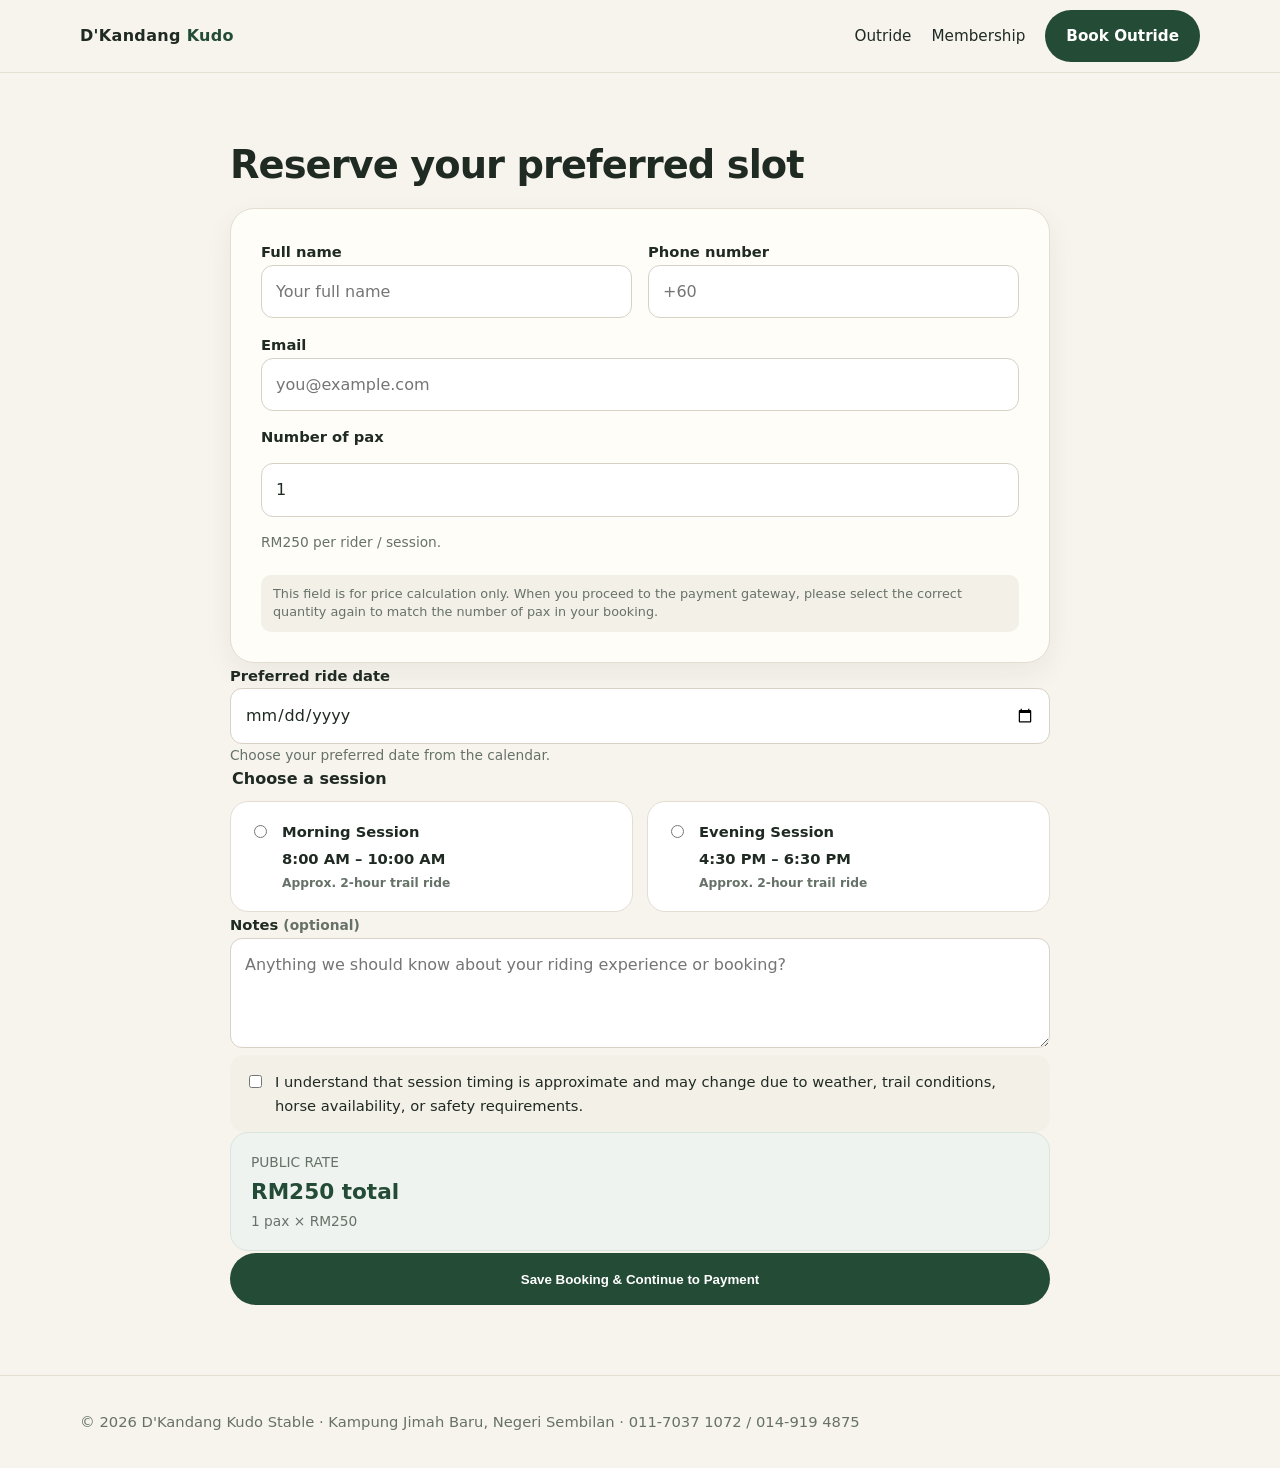
==== booking.html @ 860093e3 "new" ====
<!doctype html>
<html lang="en">

<head>
  <meta charset="utf-8">
  <meta name="viewport" content="width=device-width, initial-scale=1">
  <title>Book an Outride | D'Kandang Kudo Stable</title>
  <meta name="description"
    content="Book a public horse trail outride at D'Kandang Kudo Stable. Choose a date and either the morning or evening session. RM250 per session.">
  <link rel="stylesheet" href="styles.css">
</head>

<body>
  <nav class="nav">
    <div class="container nav-inner">
      <a class="brand" href="index.html">D'Kandang <span>Kudo</span></a>
      <div class="nav-links">
        <a href="index.html">Outride</a>
        <a href="membership.html">Membership</a>
        <a class="btn btn-primary" href="#booking">Book Outride</a>
      </div>
    </div>
  </nav>


  <main>
    <section class="section" id="booking">
      <div class="container booking-layout">
        <div>
          <h2>Reserve your preferred slot</h2>
          

          <form class="form booking-form" id="publicBookingForm" method="POST"
            action="https://script.google.com/macros/s/AKfycbzDm56EjwkL8YZOpj6QiUJW3RRKGD9P7KAPIwXt4L7vbrRtP_bkitQiiew4XDn3WBAL/exec">

            <!-- Anti-spam honeypot / "flowerpot": real riders never see or fill this. -->
            <div class="flowerpot-wrap" aria-hidden="true">
              <label for="companyWebsite">Company website</label>
              <input id="companyWebsite" name="flowerpot" type="text" tabindex="-1" autocomplete="off">
            </div>
            <input type="hidden" name="source" value="public-outride-booking">
            <input type="hidden" id="calculatedTotal" name="calculated_total" value="250">
            <div class="form-grid">
              <div>
                <label for="bookingName">Full name</label>
                <input id="bookingName" name="name" required autocomplete="name" placeholder="Your full name">
              </div>

              <div>
                <label for="bookingPhone">Phone number</label>
                <input id="bookingPhone" name="phone" required autocomplete="tel" placeholder="+60">
              </div>
            </div>

            <div>
              <label for="bookingEmail">Email</label>
              <input id="bookingEmail" type="email" name="email" required autocomplete="email"
                placeholder="you@example.com">
            </div>

  <label for="pax">Number of pax</label>
  <input id="pax" type="number" name="pax" min="1" step="1" value="1" required inputmode="numeric">

  <div class="small">RM250 per rider / session.</div>

  <div class="pax-disclaimer">
    This field is for price calculation only. When you proceed to the payment gateway, please select the correct quantity again to match the number of pax in your booking.
  </div>
</div>

            <div>
              <label for="rideDate">Preferred ride date</label>
              <input id="rideDate" type="date" name="date" required>
              <div class="small">Choose your preferred date from the calendar.</div>
            </div>

            <fieldset class="session-fieldset">
              <legend>Choose a session</legend>
              <div class="session-options">
                <label class="session-option">
                  <input type="radio" name="session" value="Morning — 8:00 AM to 10:00 AM" required>
                  <span class="session-copy">
                    <strong>Morning Session</strong>
                    <span>8:00 AM – 10:00 AM</span>
                    <small>Approx. 2-hour trail ride</small>
                  </span>
                </label>

                <label class="session-option">
                  <input type="radio" name="session" value="Evening — 4:30 PM to 6:30 PM" required>
                  <span class="session-copy">
                    <strong>Evening Session</strong>
                    <span>4:30 PM – 6:30 PM</span>
                    <small>Approx. 2-hour trail ride</small>
                  </span>
                </label>
              </div>
            </fieldset>

            <div>
              <label for="bookingNotes">Notes <span class="small">(optional)</span></label>
              <textarea id="bookingNotes" name="notes"
                placeholder="Anything we should know about your riding experience or booking?"></textarea>
            </div>

            <label class="check-row">
              <input type="checkbox" id="timingAck" name="timing_ack" value="yes" required>
              <span>I understand that session timing is approximate and may change due to weather, trail conditions,
                horse availability, or safety requirements.</span>
            </label>

            <div class="booking-summary" id="bookingSummary" aria-live="polite">
              <div>
                <span class="small">PUBLIC RATE</span>
                <strong id="bookingTotal">RM250 total</strong>
                <span class="small" id="paxPriceText">1 pax × RM250</span>
              </div>
            </div>

            <button class="btn btn-primary booking-submit" type="submit">Save Booking & Continue to Payment</button>

          </form>
        </div>
      </div>
    </section>
  </main>

  <footer>
    <div class="container">
      © <span id="year"></span> D'Kandang Kudo Stable · Kampung Jimah Baru, Negeri Sembilan
      ·
      <a href="tel:+601170371072">011-7037 1072</a> /
      <a href="tel:+601170371072">014-919 4875</a>

    </div>
  </footer>

  <script src="script.js"></script>
</body>

</html>
---- styles.css ----
:root{
  --bg:#f7f4ee;
  --paper:#fffdf8;
  --ink:#1f2a22;
  --muted:#667268;
  --forest:#244b36;
  --forest-2:#173728;
  --sand:#d9c6a3;
  --line:#e4ded2;
  --white:#ffffff;
  --shadow:0 16px 40px rgba(31,42,34,.10);
}
*{box-sizing:border-box}
html{scroll-behavior:smooth}
body{
  margin:0;
  font-family:Inter,ui-sans-serif,system-ui,-apple-system,BlinkMacSystemFont,"Segoe UI",sans-serif;
  color:var(--ink);
  background:var(--bg);
  line-height:1.6;
}
a{color:inherit;text-decoration:none}
img{max-width:100%;display:block}
.container{width:min(1120px,92%);margin:0 auto}
.nav{
  position:sticky;top:0;z-index:20;
  background:rgba(247,244,238,.92);
  backdrop-filter:blur(12px);
  border-bottom:1px solid rgba(228,222,210,.9);
}
.nav-inner{
  min-height:72px;display:flex;align-items:center;justify-content:space-between;gap:24px;
}
.brand{font-weight:800;letter-spacing:.02em}
.brand span{color:var(--forest)}
.nav-links{display:flex;gap:20px;align-items:center;font-size:.95rem}
.nav-links a:hover{color:var(--forest)}
.btn{
  display:inline-flex;align-items:center;justify-content:center;gap:8px;
  border-radius:999px;padding:13px 20px;font-weight:700;
  border:1px solid transparent;transition:.2s ease;cursor:pointer;
}
.btn-primary{background:var(--forest);color:var(--white)}
.btn-primary:hover{background:var(--forest-2);transform:translateY(-1px)}
.btn-outline{border-color:var(--forest);color:var(--forest);background:transparent}
.btn-outline:hover{background:#eef3ef}
.hero{
  position:relative;
  padding:110px 0 90px;
  background:
    linear-gradient(
      rgba(23,55,40,.55),
      rgba(23,55,40,.68)
    ),
    url("img/outride-hero.jpg") center center / cover no-repeat;
  color:#fff;
}

.hero h1{
  color:#fff;
}

.hero .lead{
  color:rgba(255,255,255,.9);
  max-width:680px;
}

.hero .btn-outline{
  border-color:#fff;
  color:#fff;
}

.hero .btn-outline:hover{
  background:rgba(255,255,255,.12);
}
.hero-grid{display:grid;grid-template-columns:1.1fr .9fr;gap:48px;align-items:center}
.eyebrow{
  display:inline-block;padding:7px 11px;border-radius:999px;
  background:#e8efe9;color:var(--forest);font-weight:800;font-size:.8rem;
  letter-spacing:.08em;text-transform:uppercase;
}
h1{font-size:clamp(2.4rem,5vw,4.7rem);line-height:1.02;margin:18px 0 20px;letter-spacing:-.04em}
h2{font-size:clamp(1.8rem,3vw,2.8rem);line-height:1.12;margin:0 0 16px;letter-spacing:-.025em}
h3{margin:0 0 8px}
.lead{font-size:1.12rem;color:var(--muted);max-width:720px}
.hero-actions{display:flex;flex-wrap:wrap;gap:12px;margin-top:28px}
.hero-card{
  min-height:430px;border-radius:28px;padding:28px;color:#f9fbf9;box-shadow:var(--shadow);
  background:
   linear-gradient(rgba(23,55,40,.25),rgba(23,55,40,.80)),
   url("https://images.unsplash.com/photo-1553284965-83fd3e82fa5a?auto=format&fit=crop&w=1200&q=80") center/cover;
  display:flex;align-items:flex-end;
}
.hero-card .overlay{width:100%}
.hero-card .price{font-size:2.1rem;font-weight:800}
.hero-card .meta{display:flex;flex-wrap:wrap;gap:10px;margin-top:12px}
.pill{padding:8px 11px;border-radius:999px;background:rgba(255,255,255,.14);border:1px solid rgba(255,255,255,.22);font-size:.9rem}
.section{padding:76px 0}
.section.alt{background:var(--paper)}
.grid-3{display:grid;grid-template-columns:repeat(3,1fr);gap:20px;margin-top:30px}
.card{
  background:var(--paper);border:1px solid var(--line);border-radius:22px;padding:24px;
  box-shadow:0 8px 24px rgba(31,42,34,.05);
}
.card p{margin:0;color:var(--muted)}
.stat{font-size:1.8rem;font-weight:800;color:var(--forest)}
.two-col{display:grid;grid-template-columns:1fr 1fr;gap:28px;align-items:start}
.list{padding:0;margin:18px 0 0;list-style:none}
.list li{padding:10px 0;border-bottom:1px solid var(--line)}
.list li:last-child{border-bottom:0}
.location{
  background:var(--forest);color:#f5f8f5;border-radius:24px;padding:28px
}
.location p{color:#dfe8e2}
.note{font-size:.92rem;color:var(--muted)}
.banner{
  border-radius:26px;padding:36px;background:var(--forest);color:white;
  display:flex;justify-content:space-between;gap:24px;align-items:center;
}
.banner p{margin:6px 0 0;color:#dfe8e2}
.membership-hero{
  padding:78px 0 50px;
  background:linear-gradient(135deg,#173728,#2d5a41);
  color:#fff;
}
.membership-hero .lead{color:#dfe8e2}
.pricing{
  display:grid;grid-template-columns:.8fr 1.2fr;gap:24px;align-items:stretch;margin-top:32px
}
.price-card{
  background:#fff;color:var(--ink);border-radius:26px;padding:30px;box-shadow:var(--shadow)
}
.price-large{font-size:3rem;font-weight:900;letter-spacing:-.04em;color:var(--forest)}
.tiers{display:grid;grid-template-columns:repeat(3,1fr);gap:14px;margin-top:18px}
.tier{border:1px solid var(--line);border-radius:18px;padding:18px;background:#fff}
.tier strong{font-size:1.4rem;color:var(--forest)}
.benefits{display:grid;grid-template-columns:repeat(2,1fr);gap:16px;margin-top:28px}
footer{padding:34px 0;border-top:1px solid var(--line);color:var(--muted);font-size:.92rem}
.mobile-toggle{display:none}
.form{
  display:grid;gap:14px;margin-top:22px
}
label{font-weight:700;font-size:.92rem}
input,select,textarea{
  width:100%;padding:13px 14px;border-radius:12px;border:1px solid #d7d1c6;
  background:#fff;font:inherit;color:var(--ink)
}
textarea{min-height:110px;resize:vertical}
.small{font-size:.86rem;color:var(--muted)}
@media (max-width: 820px){
  /* Keep desktop-style layouts on mobile; shrink them instead of stacking. */
  .container{width:min(96%,1120px)}
  .hero-grid{grid-template-columns:1.1fr .9fr;gap:16px}
  .two-col{grid-template-columns:1fr 1fr;gap:14px}
  .pricing{grid-template-columns:.8fr 1.2fr;gap:12px}
  .grid-3{grid-template-columns:repeat(3,minmax(0,1fr));gap:10px}
  .tiers{grid-template-columns:repeat(3,minmax(0,1fr));gap:8px}
  .benefits{grid-template-columns:repeat(2,minmax(0,1fr));gap:10px}

  .hero{padding:42px 0 34px}
  .hero-card{min-height:230px;padding:16px;border-radius:18px}
  .hero-card .price{font-size:1.35rem}
  .hero-card .meta{gap:5px}
  .pill{padding:5px 7px;font-size:.68rem}

  h1{font-size:clamp(1.75rem,8vw,2.6rem)}
  h2{font-size:clamp(1.35rem,5vw,2rem)}
  h3{font-size:.95rem}
  .lead{font-size:.86rem}
  .eyebrow{font-size:.62rem;padding:5px 8px}
  .section{padding:42px 0}
  .card,.location,.price-card{padding:14px;border-radius:16px}
  .card p,.location p,.price-card p,.list,.note{font-size:.76rem}
  .stat{font-size:1.3rem}
  .banner{align-items:center;flex-direction:row;padding:18px;gap:12px}
  .banner p{font-size:.75rem}
  .btn{padding:9px 12px;font-size:.74rem}
  .nav-inner{min-height:58px;gap:10px}
  .nav-links{gap:8px;font-size:.72rem}
  .brand{font-size:.86rem}

  /* Allow grid children to shrink instead of forcing overflow. */
  .hero-grid > *,
  .two-col > *,
  .pricing > *,
  .grid-3 > *,
  .tiers > *,
  .benefits > *{min-width:0}
}

@media (max-width: 560px){
  .container{width:96%}
  .nav-links a:not(.btn){display:none}
  .hero-grid{gap:10px}
  .two-col{gap:9px}
  .pricing{gap:8px}
  .grid-3{gap:6px}
  .benefits{gap:7px}
  .section{padding:34px 0}
  .card,.location,.price-card{padding:10px}
  .banner{padding:12px}
  .hero-card{min-height:190px;padding:12px}
  .hero-actions{gap:6px;margin-top:16px}
  .btn{padding:8px 10px;font-size:.68rem}
  .list li{padding:6px 0}
}

/* Public booking page */
.booking-hero{
  padding:72px 0 44px;
  background:
    radial-gradient(circle at 86% 12%, rgba(217,198,163,.4), transparent 28%),
    linear-gradient(180deg,#f9f6f0 0%,#f7f4ee 100%);
}

#booking{
  padding:70px 0;
}

.booking-layout{
  display:block;
  width:100%;
  max-width:820px;
  margin:0 auto;
}

.booking-layout > div{
  width:100%;
}

.booking-layout h2{
  margin-bottom:12px;
}

.booking-layout .lead{
  max-width:760px;
  margin-bottom:28px;
}

.booking-form{
  width:100%;
  background:var(--paper);
  border:1px solid var(--line);
  border-radius:24px;
  padding:30px;
  box-shadow:0 10px 30px rgba(31,42,34,.06);
}

.form-grid{
  display:grid;
  grid-template-columns:1fr 1fr;
  gap:16px;
}

.session-fieldset{
  margin:0;
  padding:0;
  border:0;
}

.session-fieldset legend{
  font-weight:800;
  margin-bottom:10px;
}

.session-options{
  display:grid;
  grid-template-columns:1fr 1fr;
  gap:14px;
}

.session-option{
  display:flex;
  gap:12px;
  align-items:flex-start;
  padding:18px;
  border:1px solid var(--line);
  border-radius:18px;
  background:#fff;
  cursor:pointer;
  transition:.2s ease;
}

.session-option:hover{
  border-color:#9fb4a5;
  transform:translateY(-1px);
}

.session-option:has(input:checked){
  border-color:var(--forest);
  box-shadow:0 0 0 2px rgba(36,75,54,.08);
  background:#f3f7f4;
}

.session-option input{
  width:auto;
  margin-top:5px;
  accent-color:var(--forest);
}

.session-copy{
  display:grid;
  gap:3px;
}

.session-copy span{
  font-weight:700;
}

.session-copy small{
  color:var(--muted);
}

.check-row{
  display:flex !important;
  gap:10px;
  align-items:flex-start;
  font-weight:500 !important;
  padding:15px;
  margin:0 !important;
  border-radius:14px;
  background:#f3f0e8;
}

.check-row input{
  width:auto;
  flex:0 0 auto;
  margin-top:5px;
  accent-color:var(--forest);
}

.booking-summary{
  display:flex;
  justify-content:space-between;
  gap:20px;
  align-items:center;
  padding:18px 20px;
  border-radius:18px;
  background:#eef3ef;
  border:1px solid #d9e4dc;
}

.booking-summary strong{
  display:block;
  margin-top:2px;
  color:var(--forest);
  font-size:1.35rem;
}

.booking-summary .small{
  display:block;
}

.booking-submit{
  width:100%;
  min-height:52px;
  margin-top:2px;
}

@media (max-width:820px){
  #booking{
    padding:45px 0;
  }

  .booking-layout{
    max-width:720px;
  }

  .booking-form{
    padding:22px;
  }

  .form-grid,
  .session-options{
    grid-template-columns:1fr 1fr;
    gap:10px;
  }

  .session-option{
    padding:12px;
    border-radius:14px;
  }

  .check-row{
    padding:11px;
  }

  .booking-summary{
    padding:14px;
  }
}

@media (max-width:560px){
  #booking{
    padding:32px 0;
  }

  .booking-layout{
    width:100%;
  }

  .booking-form{
    padding:16px;
    border-radius:18px;
  }

  .form{
    gap:14px;
  }

  .form-grid{
    grid-template-columns:1fr 1fr;
    gap:9px;
  }

  .session-options{
    grid-template-columns:1fr 1fr;
    gap:9px;
  }

  .session-option{
    padding:10px;
    gap:7px;
    border-radius:13px;
  }

  .session-copy{
    font-size:.76rem;
  }

  .session-copy small{
    font-size:.68rem;
  }

  .form input,
  .form select,
  .form textarea{
    padding:10px;
    font-size:.82rem;
  }

  .form label{
    font-size:.8rem;
  }

  .check-row{
    padding:11px;
    font-size:.76rem;
  }

  .booking-summary{
    padding:13px;
  }

  .booking-summary strong{
    font-size:1.1rem;
  }

  .booking-submit{
    min-height:46px;
  }
}

/* Invisible anti-spam honeypot ("flowerpot"). */
.flowerpot-wrap{
  position:absolute !important;
  left:-10000px !important;
  top:auto !important;
  width:1px !important;
  height:1px !important;
  overflow:hidden !important;
  opacity:0 !important;
  pointer-events:none !important;
}

/* Embedded stable map */
.map-card{
  padding:28px;
}
.stable-map{
  margin-top:22px;
  border-radius:18px;
  overflow:hidden;
  background:#e8ece8;
  min-height:330px;
  box-shadow:0 10px 28px rgba(0,0,0,.14);
}
.stable-map iframe{
  display:block;
  width:100%;
  height:360px;
  border:0;
}
.map-actions{
  display:flex;
  justify-content:space-between;
  align-items:flex-end;
  gap:18px;
  margin-top:18px;
}
.map-address{
  color:#dfe8e2;
  font-size:.92rem;
  line-height:1.55;
}
.map-address strong{
  color:#fff;
}
.map-button{
  flex:0 0 auto;
  background:#fff;
  color:var(--forest-2);
}
.map-button:hover{
  background:#f1f5f2;
}
@media (max-width:820px){
  .map-card{padding:14px}
  .stable-map{min-height:210px;margin-top:12px;border-radius:12px}
  .stable-map iframe{height:220px}
  .map-actions{
    align-items:flex-end;
    flex-direction:row;
    gap:8px;
    margin-top:10px;
  }
  .map-address{font-size:.7rem}
  .map-button{font-size:.68rem}
}

@media (max-width:560px){
  .map-card{padding:10px}
  .stable-map{min-height:170px}
  .stable-map iframe{height:180px}
  .map-address{font-size:.62rem}
}

/* =========================================
   MEMBERSHIP PAGE
   ========================================= */

.membership-hero{
  padding:78px 0 60px;
  background:
    radial-gradient(
      circle at 85% 15%,
      rgba(217,198,163,.18),
      transparent 30%
    ),
    linear-gradient(135deg,#173728,#2d5a41);
  color:#fff;
}

.membership-hero h1{
  max-width:760px;
  margin-bottom:16px;
}

.membership-hero .lead{
  max-width:720px;
  color:#dfe8e2;
}

.membership-hero .pricing{
  display:block;
  width:100%;
  max-width:430px;
  margin-top:32px;
}

.membership-hero .price-card{
  width:100%;
  background:#fff;
  color:var(--ink);
  border-radius:26px;
  padding:30px;
  box-shadow:var(--shadow);
}

.price-large{
  margin:5px 0 0;
  color:var(--forest);
  font-size:3rem;
  font-weight:900;
  line-height:1;
  letter-spacing:-.04em;
}

.membership-hero .price-card .note{
  margin-top:14px;
}

#benefits{
  background:var(--paper);
}

#benefits h2{
  max-width:700px;
}

.benefits{
  display:grid;
  grid-template-columns:repeat(2,minmax(0,1fr));
  gap:18px;
  margin-top:28px;
}

.benefits .card{
  height:100%;
  padding:26px;
  border:1px solid var(--line);
  border-radius:22px;
  background:#fff;
  box-shadow:0 8px 24px rgba(31,42,34,.05);
  transition:.2s ease;
}

.benefits .card:hover{
  border-color:#c8d5cb;
  transform:translateY(-2px);
  box-shadow:0 12px 30px rgba(31,42,34,.08);
}

.benefits .card h3{
  margin-bottom:8px;
  color:var(--forest);
}

.benefits .card p{
  margin:0;
  color:var(--muted);
}

#register{
  padding:76px 0;
}

#register .two-col{
  display:block;
  width:100%;
  max-width:760px;
  margin:0 auto;
}

#register .two-col > div{
  width:100%;
}

#register h2{
  margin-bottom:10px;
}

#register .lead{
  margin-bottom:26px;
}

#memberForm{
  width:100%;
  margin-top:0;
  padding:30px;
  border:1px solid var(--line);
  border-radius:24px;
  background:var(--paper);
  box-shadow:0 10px 30px rgba(31,42,34,.06);
}

#memberForm > div:not(.flowerpot-wrap){
  display:grid;
  gap:6px;
}

#memberForm label{
  font-weight:700;
}

#memberForm input,
#memberForm select{
  width:100%;
  min-height:48px;
  padding:12px 14px;
  border:1px solid #d7d1c6;
  border-radius:12px;
  background:#fff;
  color:var(--ink);
  font:inherit;
  transition:.2s ease;
}

#memberForm input:focus,
#memberForm select:focus{
  outline:none;
  border-color:var(--forest);
  box-shadow:0 0 0 3px rgba(36,75,54,.08);
}

#memberForm button[type="submit"]{
  width:100%;
  min-height:52px;
  margin-top:6px;
}

@media (max-width:820px){
  .hero{
    padding:70px 0 60px;
    background-position:center center;
  }

  .membership-hero{
    padding:52px 0 42px;
  }

  .membership-hero .pricing{
    max-width:360px;
    margin-top:24px;
  }

  .membership-hero .price-card{
    padding:22px;
    border-radius:20px;
  }

  .price-large{
    font-size:2.3rem;
  }

  .benefits{
    grid-template-columns:repeat(2,minmax(0,1fr));
    gap:10px;
  }

  .benefits .card{
    padding:16px;
    border-radius:16px;
  }

  #register{
    padding:48px 0;
  }

  #register .two-col{
    max-width:680px;
  }

  #memberForm{
    padding:22px;
    border-radius:18px;
  }
}

@media (max-width:560px){
  .hero{
    padding:55px 0 45px;
  }

  .membership-hero{
    padding:36px 0 32px;
  }

  .membership-hero h1{
    margin-bottom:10px;
  }

  .membership-hero .lead{
    font-size:.82rem;
  }

  .membership-hero .pricing{
    max-width:280px;
    margin-top:18px;
  }

  .membership-hero .price-card{
    padding:16px;
    border-radius:16px;
  }

  .price-large{
    font-size:2rem;
  }

  .benefits{
    grid-template-columns:repeat(2,minmax(0,1fr));
    gap:8px;
    margin-top:18px;
  }

  .benefits .card{
    padding:12px;
    border-radius:14px;
  }

  .benefits .card h3{
    font-size:.82rem;
    line-height:1.25;
  }

  .benefits .card p{
    font-size:.7rem;
    line-height:1.45;
  }

  #register{
    padding:36px 0;
  }

  #memberForm{
    padding:16px;
    border-radius:16px;
  }

  #memberForm input,
  #memberForm select{
    min-height:42px;
    padding:9px 10px;
    font-size:.82rem;
  }

  #memberForm label{
    font-size:.8rem;
  }

  #memberForm button[type="submit"]{
    min-height:46px;
  }
}

.pax-disclaimer {
  margin-top: 8px;
  padding: 10px 12px;
  border-radius: 10px;
  background: #f3f0e8;
  color: var(--muted);
  font-size: 0.8rem;
  line-height: 1.45;
}

@media (max-width: 560px) {
  .pax-disclaimer {
    padding: 8px 9px;
    font-size: 0.7rem;
  }
}
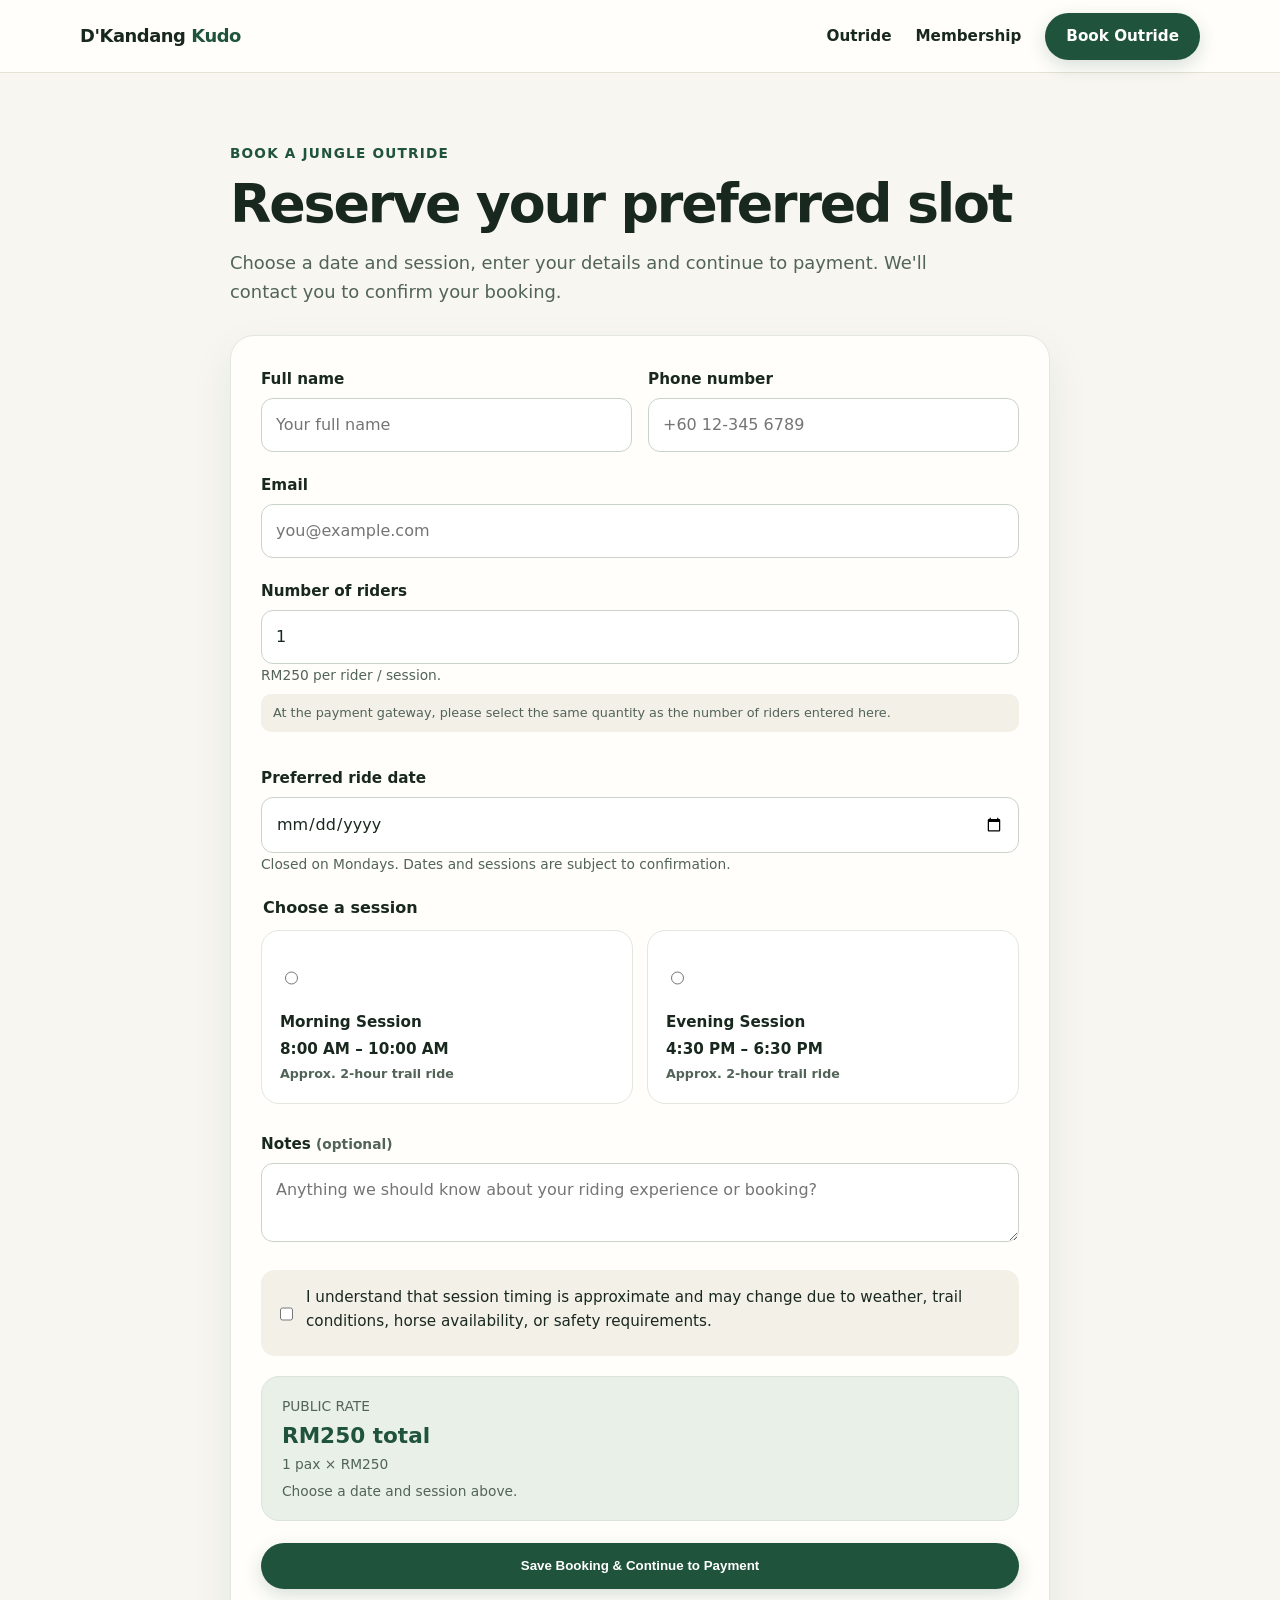
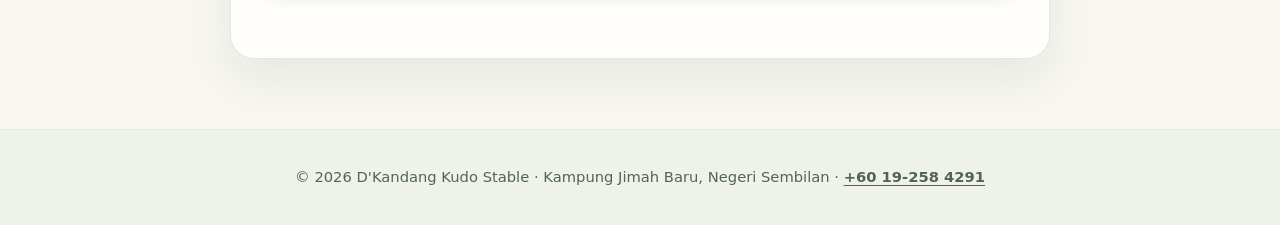
==== commit bc9037ba: "Improve responsive site, remove TikTok and update contact number" ====
--- a/booking.html
+++ b/booking.html
@@ -11,23 +11,39 @@
 </head>
 
 <body>
+  <a class="skip-link" href="#main-content">Skip to main content</a>
   <nav class="nav">
-    <div class="container nav-inner">
-      <a class="brand" href="index.html">D'Kandang <span>Kudo</span></a>
-      <div class="nav-links">
-        <a href="index.html">Outride</a>
-        <a href="membership.html">Membership</a>
-        <a class="btn btn-primary" href="#booking">Book Outride</a>
-      </div>
+  <div class="container nav-inner">
+    <a class="brand" href="index.html">D'Kandang <span>Kudo</span></a>
+
+    <button
+      class="nav-toggle"
+      type="button"
+      aria-label="Open navigation menu"
+      aria-expanded="false"
+      aria-controls="navLinks"
+    >
+      <span></span>
+      <span></span>
+      <span></span>
+    </button>
+
+    <div class="nav-links" id="navLinks">
+      <a href="index.html">Outride</a>
+      <a href="membership.html">Membership</a>
+      <a class="btn btn-primary" href="#booking">Book Outride</a>
     </div>
-  </nav>
+  </div>
+</nav>
 
 
-  <main>
+  <main id="main-content">
     <section class="section" id="booking">
       <div class="container booking-layout">
         <div>
-          <h2>Reserve your preferred slot</h2>
+          <p class="section-kicker">Book a jungle outride</p>
+          <h1 class="page-title">Reserve your preferred slot</h1>
+          <p class="lead">Choose a date and session, enter your details and continue to payment. We'll contact you to confirm your booking.</p>
           
 
           <form class="form booking-form" id="publicBookingForm" method="POST"
@@ -48,7 +64,7 @@
 
               <div>
                 <label for="bookingPhone">Phone number</label>
-                <input id="bookingPhone" name="phone" required autocomplete="tel" placeholder="+60">
+                <input id="bookingPhone" name="phone" type="tel" inputmode="tel" required autocomplete="tel" placeholder="+60 12-345 6789">
               </div>
             </div>
 
@@ -58,20 +74,17 @@
                 placeholder="you@example.com">
             </div>
 
-  <label for="pax">Number of pax</label>
-  <input id="pax" type="number" name="pax" min="1" step="1" value="1" required inputmode="numeric">
-
-  <div class="small">RM250 per rider / session.</div>
-
-  <div class="pax-disclaimer">
-    This field is for price calculation only. When you proceed to the payment gateway, please select the correct quantity again to match the number of pax in your booking.
-  </div>
-</div>
+            <div class="field-group">
+              <label for="pax">Number of riders</label>
+              <input id="pax" type="number" name="pax" min="1" step="1" value="1" required inputmode="numeric">
+              <div class="small">RM250 per rider / session.</div>
+              <p class="pax-disclaimer">At the payment gateway, please select the same quantity as the number of riders entered here.</p>
+            </div>
 
             <div>
               <label for="rideDate">Preferred ride date</label>
               <input id="rideDate" type="date" name="date" required>
-              <div class="small">Choose your preferred date from the calendar.</div>
+              <div class="small" id="rideDateHint">Closed on Mondays. Dates and sessions are subject to confirmation.</div>
             </div>
 
             <fieldset class="session-fieldset">
@@ -114,10 +127,12 @@
                 <span class="small">PUBLIC RATE</span>
                 <strong id="bookingTotal">RM250 total</strong>
                 <span class="small" id="paxPriceText">1 pax × RM250</span>
+                <span class="small" id="selectedSessionText">Choose a date and session above.</span>
               </div>
             </div>
 
-            <button class="btn btn-primary booking-submit" type="submit">Save Booking & Continue to Payment</button>
+            <button class="btn btn-primary booking-submit" type="submit">Save Booking &amp; Continue to Payment</button>
+            <p id="bookingMessage" class="form-message" role="status" aria-live="polite"></p>
 
           </form>
         </div>
@@ -129,8 +144,7 @@
     <div class="container">
       © <span id="year"></span> D'Kandang Kudo Stable · Kampung Jimah Baru, Negeri Sembilan
       ·
-      <a href="tel:+601170371072">011-7037 1072</a> /
-      <a href="tel:+601170371072">014-919 4875</a>
+      <a href="tel:+60192584291">+60 19-258 4291</a>
 
     </div>
   </footer>
--- a/styles.css
+++ b/styles.css
@@ -1,183 +1,551 @@
-:root{
-  --bg:#f7f4ee;
-  --paper:#fffdf8;
-  --ink:#1f2a22;
-  --muted:#667268;
-  --forest:#244b36;
-  --forest-2:#173728;
-  --sand:#d9c6a3;
-  --line:#e4ded2;
-  --white:#ffffff;
-  --shadow:0 16px 40px rgba(31,42,34,.10);
-}
-*{box-sizing:border-box}
-html{scroll-behavior:smooth}
-body{
-  margin:0;
-  font-family:Inter,ui-sans-serif,system-ui,-apple-system,BlinkMacSystemFont,"Segoe UI",sans-serif;
-  color:var(--ink);
-  background:var(--bg);
-  line-height:1.6;
-}
-a{color:inherit;text-decoration:none}
-img{max-width:100%;display:block}
-.container{width:min(1120px,92%);margin:0 auto}
-.nav{
-  position:sticky;top:0;z-index:20;
-  background:rgba(247,244,238,.92);
-  backdrop-filter:blur(12px);
-  border-bottom:1px solid rgba(228,222,210,.9);
-}
-.nav-inner{
-  min-height:72px;display:flex;align-items:center;justify-content:space-between;gap:24px;
-}
-.brand{font-weight:800;letter-spacing:.02em}
-.brand span{color:var(--forest)}
-.nav-links{display:flex;gap:20px;align-items:center;font-size:.95rem}
-.nav-links a:hover{color:var(--forest)}
-.btn{
-  display:inline-flex;align-items:center;justify-content:center;gap:8px;
-  border-radius:999px;padding:13px 20px;font-weight:700;
-  border:1px solid transparent;transition:.2s ease;cursor:pointer;
-}
-.btn-primary{background:var(--forest);color:var(--white)}
-.btn-primary:hover{background:var(--forest-2);transform:translateY(-1px)}
-.btn-outline{border-color:var(--forest);color:var(--forest);background:transparent}
-.btn-outline:hover{background:#eef3ef}
-.hero{
-  position:relative;
-  padding:110px 0 90px;
+:root {
+  --bg: #f7f4ee;
+  --paper: #fffdf8;
+  --ink: #1f2a22;
+  --muted: #667268;
+  --forest: #244b36;
+  --forest-2: #173728;
+  --sand: #d9c6a3;
+  --line: #e4ded2;
+  --white: #ffffff;
+  --shadow: 0 16px 40px rgba(31, 42, 34, 0.1);
+}
+* {
+  box-sizing: border-box;
+}
+html {
+  scroll-behavior: smooth;
+}
+body {
+  margin: 0;
+  font-family:
+    Inter,
+    ui-sans-serif,
+    system-ui,
+    -apple-system,
+    BlinkMacSystemFont,
+    "Segoe UI",
+    sans-serif;
+  color: var(--ink);
+  background: var(--bg);
+  line-height: 1.6;
+}
+a {
+  color: inherit;
+  text-decoration: none;
+}
+img {
+  max-width: 100%;
+  display: block;
+}
+.container {
+  width: min(1120px, 92%);
+  margin: 0 auto;
+}
+.nav {
+  position: sticky;
+  top: 0;
+  z-index: 20;
+  background: rgba(247, 244, 238, 0.92);
+  backdrop-filter: blur(12px);
+  border-bottom: 1px solid rgba(228, 222, 210, 0.9);
+}
+.nav-inner {
+  min-height: 72px;
+  display: flex;
+  align-items: center;
+  justify-content: space-between;
+  gap: 24px;
+}
+.brand {
+  font-weight: 800;
+  letter-spacing: 0.02em;
+}
+.brand span {
+  color: var(--forest);
+}
+.nav-links {
+  display: flex;
+  gap: 20px;
+  align-items: center;
+  font-size: 0.95rem;
+}
+.nav-links a:hover {
+  color: var(--forest);
+}
+.btn {
+  display: inline-flex;
+  align-items: center;
+  justify-content: center;
+  gap: 8px;
+  border-radius: 999px;
+  padding: 13px 20px;
+  font-weight: 700;
+  border: 1px solid transparent;
+  transition: 0.2s ease;
+  cursor: pointer;
+}
+.btn-primary {
+  background: var(--forest);
+  color: var(--white);
+}
+.btn-primary:hover {
+  background: var(--forest-2);
+  transform: translateY(-1px);
+}
+.btn-outline {
+  border-color: var(--forest);
+  color: var(--forest);
+  background: transparent;
+}
+.btn-outline:hover {
+  background: #eef3ef;
+}
+.hero {
+  position: relative;
+  padding: 110px 0 90px;
   background:
-    linear-gradient(
-      rgba(23,55,40,.55),
-      rgba(23,55,40,.68)
-    ),
+    linear-gradient(rgba(23, 55, 40, 0.55), rgba(23, 55, 40, 0.68)),
     url("img/outride-hero.jpg") center center / cover no-repeat;
-  color:#fff;
-}
-
-.hero h1{
-  color:#fff;
-}
-
-.hero .lead{
-  color:rgba(255,255,255,.9);
-  max-width:680px;
-}
-
-.hero .btn-outline{
-  border-color:#fff;
-  color:#fff;
-}
-
-.hero .btn-outline:hover{
-  background:rgba(255,255,255,.12);
-}
-.hero-grid{display:grid;grid-template-columns:1.1fr .9fr;gap:48px;align-items:center}
-.eyebrow{
-  display:inline-block;padding:7px 11px;border-radius:999px;
-  background:#e8efe9;color:var(--forest);font-weight:800;font-size:.8rem;
-  letter-spacing:.08em;text-transform:uppercase;
-}
-h1{font-size:clamp(2.4rem,5vw,4.7rem);line-height:1.02;margin:18px 0 20px;letter-spacing:-.04em}
-h2{font-size:clamp(1.8rem,3vw,2.8rem);line-height:1.12;margin:0 0 16px;letter-spacing:-.025em}
-h3{margin:0 0 8px}
-.lead{font-size:1.12rem;color:var(--muted);max-width:720px}
-.hero-actions{display:flex;flex-wrap:wrap;gap:12px;margin-top:28px}
-.hero-card{
-  min-height:430px;border-radius:28px;padding:28px;color:#f9fbf9;box-shadow:var(--shadow);
+  color: #fff;
+}
+
+.hero h1 {
+  color: #fff;
+}
+
+.hero .lead {
+  color: rgba(255, 255, 255, 0.9);
+  max-width: 680px;
+}
+
+.hero .btn-outline {
+  border-color: #fff;
+  color: #fff;
+}
+
+.hero .btn-outline:hover {
+  background: rgba(255, 255, 255, 0.12);
+}
+.hero-grid {
+  display: grid;
+  grid-template-columns: 1.1fr 0.9fr;
+  gap: 48px;
+  align-items: center;
+}
+.eyebrow {
+  display: inline-block;
+  padding: 7px 11px;
+  border-radius: 999px;
+  background: #e8efe9;
+  color: var(--forest);
+  font-weight: 800;
+  font-size: 0.8rem;
+  letter-spacing: 0.08em;
+  text-transform: uppercase;
+}
+h1 {
+  font-size: clamp(2.4rem, 5vw, 4.7rem);
+  line-height: 1.02;
+  margin: 18px 0 20px;
+  letter-spacing: -0.04em;
+}
+h2 {
+  font-size: clamp(1.8rem, 3vw, 2.8rem);
+  line-height: 1.12;
+  margin: 0 0 16px;
+  letter-spacing: -0.025em;
+}
+h3 {
+  margin: 0 0 8px;
+}
+.lead {
+  font-size: 1.12rem;
+  color: var(--muted);
+  max-width: 720px;
+}
+.hero-actions {
+  display: flex;
+  flex-wrap: wrap;
+  gap: 12px;
+  margin-top: 28px;
+}
+.hero-card {
+  min-height: 430px;
+  border-radius: 28px;
+  padding: 28px;
+  color: #f9fbf9;
+  box-shadow: var(--shadow);
   background:
-   linear-gradient(rgba(23,55,40,.25),rgba(23,55,40,.80)),
-   url("https://images.unsplash.com/photo-1553284965-83fd3e82fa5a?auto=format&fit=crop&w=1200&q=80") center/cover;
-  display:flex;align-items:flex-end;
-}
-.hero-card .overlay{width:100%}
-.hero-card .price{font-size:2.1rem;font-weight:800}
-.hero-card .meta{display:flex;flex-wrap:wrap;gap:10px;margin-top:12px}
-.pill{padding:8px 11px;border-radius:999px;background:rgba(255,255,255,.14);border:1px solid rgba(255,255,255,.22);font-size:.9rem}
-.section{padding:76px 0}
-.section.alt{background:var(--paper)}
-.grid-3{display:grid;grid-template-columns:repeat(3,1fr);gap:20px;margin-top:30px}
-.card{
-  background:var(--paper);border:1px solid var(--line);border-radius:22px;padding:24px;
-  box-shadow:0 8px 24px rgba(31,42,34,.05);
-}
-.card p{margin:0;color:var(--muted)}
-.stat{font-size:1.8rem;font-weight:800;color:var(--forest)}
-.two-col{display:grid;grid-template-columns:1fr 1fr;gap:28px;align-items:start}
-.list{padding:0;margin:18px 0 0;list-style:none}
-.list li{padding:10px 0;border-bottom:1px solid var(--line)}
-.list li:last-child{border-bottom:0}
-.location{
-  background:var(--forest);color:#f5f8f5;border-radius:24px;padding:28px
-}
-.location p{color:#dfe8e2}
-.note{font-size:.92rem;color:var(--muted)}
-.banner{
-  border-radius:26px;padding:36px;background:var(--forest);color:white;
-  display:flex;justify-content:space-between;gap:24px;align-items:center;
-}
-.banner p{margin:6px 0 0;color:#dfe8e2}
-.membership-hero{
-  padding:78px 0 50px;
-  background:linear-gradient(135deg,#173728,#2d5a41);
-  color:#fff;
-}
-.membership-hero .lead{color:#dfe8e2}
-.pricing{
-  display:grid;grid-template-columns:.8fr 1.2fr;gap:24px;align-items:stretch;margin-top:32px
-}
-.price-card{
-  background:#fff;color:var(--ink);border-radius:26px;padding:30px;box-shadow:var(--shadow)
-}
-.price-large{font-size:3rem;font-weight:900;letter-spacing:-.04em;color:var(--forest)}
-.tiers{display:grid;grid-template-columns:repeat(3,1fr);gap:14px;margin-top:18px}
-.tier{border:1px solid var(--line);border-radius:18px;padding:18px;background:#fff}
-.tier strong{font-size:1.4rem;color:var(--forest)}
-.benefits{display:grid;grid-template-columns:repeat(2,1fr);gap:16px;margin-top:28px}
-footer{padding:34px 0;border-top:1px solid var(--line);color:var(--muted);font-size:.92rem}
-.mobile-toggle{display:none}
-.form{
-  display:grid;gap:14px;margin-top:22px
-}
-label{font-weight:700;font-size:.92rem}
-input,select,textarea{
-  width:100%;padding:13px 14px;border-radius:12px;border:1px solid #d7d1c6;
-  background:#fff;font:inherit;color:var(--ink)
-}
-textarea{min-height:110px;resize:vertical}
-.small{font-size:.86rem;color:var(--muted)}
-@media (max-width: 820px){
+    linear-gradient(rgba(23, 55, 40, 0.25), rgba(23, 55, 40, 0.8)),
+    url("https://images.unsplash.com/photo-1553284965-83fd3e82fa5a?auto=format&fit=crop&w=1200&q=80")
+      center/cover;
+  display: flex;
+  align-items: flex-end;
+}
+.hero-card .overlay {
+  width: 100%;
+}
+.hero-card .price {
+  font-size: 2.1rem;
+  font-weight: 800;
+}
+.hero-card .meta {
+  display: flex;
+  flex-wrap: wrap;
+  gap: 10px;
+  margin-top: 12px;
+}
+.pill {
+  padding: 8px 11px;
+  border-radius: 999px;
+  background: rgba(255, 255, 255, 0.14);
+  border: 1px solid rgba(255, 255, 255, 0.22);
+  font-size: 0.9rem;
+}
+.section {
+  padding: 76px 0;
+}
+.section.alt {
+  background: var(--paper);
+}
+.grid-3 {
+  display: grid;
+  grid-template-columns: repeat(3, 1fr);
+  gap: 20px;
+  margin-top: 30px;
+}
+.card {
+  background: var(--paper);
+  border: 1px solid var(--line);
+  border-radius: 22px;
+  padding: 24px;
+  box-shadow: 0 8px 24px rgba(31, 42, 34, 0.05);
+}
+.card p {
+  margin: 0;
+  color: var(--muted);
+}
+.stat {
+  font-size: 1.8rem;
+  font-weight: 800;
+  color: var(--forest);
+}
+.two-col {
+  display: grid;
+  grid-template-columns: 1fr 1fr;
+  gap: 28px;
+  align-items: start;
+}
+.list {
+  padding: 0;
+  margin: 18px 0 0;
+  list-style: none;
+}
+.list li {
+  padding: 10px 0;
+  border-bottom: 1px solid var(--line);
+}
+.list li:last-child {
+  border-bottom: 0;
+}
+.location {
+  background: var(--forest);
+  color: #f5f8f5;
+  border-radius: 24px;
+  padding: 28px;
+}
+.location p {
+  color: #dfe8e2;
+}
+.note {
+  font-size: 0.92rem;
+  color: var(--muted);
+}
+.banner {
+  border-radius: 26px;
+  padding: 36px;
+  background: var(--forest);
+  color: white;
+  display: flex;
+  justify-content: space-between;
+  gap: 24px;
+  align-items: center;
+}
+.banner p {
+  margin: 6px 0 0;
+  color: #dfe8e2;
+}
+.membership-hero {
+  padding: 78px 0 50px;
+  background: linear-gradient(135deg, #173728, #2d5a41);
+  color: #fff;
+}
+.membership-hero .lead {
+  color: #dfe8e2;
+}
+.pricing {
+  display: grid;
+  grid-template-columns: 0.8fr 1.2fr;
+  gap: 24px;
+  align-items: stretch;
+  margin-top: 32px;
+}
+.price-card {
+  background: #fff;
+  color: var(--ink);
+  border-radius: 26px;
+  padding: 30px;
+  box-shadow: var(--shadow);
+}
+.price-large {
+  font-size: 3rem;
+  font-weight: 900;
+  letter-spacing: -0.04em;
+  color: var(--forest);
+}
+.tiers {
+  display: grid;
+  grid-template-columns: repeat(3, 1fr);
+  gap: 14px;
+  margin-top: 18px;
+}
+.tier {
+  border: 1px solid var(--line);
+  border-radius: 18px;
+  padding: 18px;
+  background: #fff;
+}
+.tier strong {
+  font-size: 1.4rem;
+  color: var(--forest);
+}
+.benefits {
+  display: grid;
+  grid-template-columns: repeat(2, 1fr);
+  gap: 16px;
+  margin-top: 28px;
+}
+footer {
+  padding: 34px 0;
+  border-top: 1px solid var(--line);
+  color: var(--muted);
+  font-size: 0.92rem;
+}
+.nav-toggle {
+  display: none;
+  width: 44px;
+  height: 44px;
+  padding: 8px;
+  border: 0;
+  background: transparent;
+  color: var(--ink);
+  cursor: pointer;
+  flex-direction: column;
+  align-items: center;
+  justify-content: center;
+  gap: 5px;
+}
+
+.nav-toggle span {
+  display: block;
+  width: 24px;
+  height: 2px;
+  background: currentColor;
+  border-radius: 2px;
+  transition:
+    transform 0.25s ease,
+    opacity 0.25s ease;
+}
+.form {
+  display: grid;
+  gap: 14px;
+  margin-top: 22px;
+}
+label {
+  font-weight: 700;
+  font-size: 0.92rem;
+}
+input,
+select,
+textarea {
+  width: 100%;
+  padding: 13px 14px;
+  border-radius: 12px;
+  border: 1px solid #d7d1c6;
+  background: #fff;
+  font: inherit;
+  color: var(--ink);
+}
+textarea {
+  min-height: 110px;
+  resize: vertical;
+}
+.small {
+  font-size: 0.86rem;
+  color: var(--muted);
+}
+@media (max-width: 820px) {
   /* Keep desktop-style layouts on mobile; shrink them instead of stacking. */
-  .container{width:min(96%,1120px)}
-  .hero-grid{grid-template-columns:1.1fr .9fr;gap:16px}
-  .two-col{grid-template-columns:1fr 1fr;gap:14px}
-  .pricing{grid-template-columns:.8fr 1.2fr;gap:12px}
-  .grid-3{grid-template-columns:repeat(3,minmax(0,1fr));gap:10px}
-  .tiers{grid-template-columns:repeat(3,minmax(0,1fr));gap:8px}
-  .benefits{grid-template-columns:repeat(2,minmax(0,1fr));gap:10px}
-
-  .hero{padding:42px 0 34px}
-  .hero-card{min-height:230px;padding:16px;border-radius:18px}
-  .hero-card .price{font-size:1.35rem}
-  .hero-card .meta{gap:5px}
-  .pill{padding:5px 7px;font-size:.68rem}
-
-  h1{font-size:clamp(1.75rem,8vw,2.6rem)}
-  h2{font-size:clamp(1.35rem,5vw,2rem)}
-  h3{font-size:.95rem}
-  .lead{font-size:.86rem}
-  .eyebrow{font-size:.62rem;padding:5px 8px}
-  .section{padding:42px 0}
-  .card,.location,.price-card{padding:14px;border-radius:16px}
-  .card p,.location p,.price-card p,.list,.note{font-size:.76rem}
-  .stat{font-size:1.3rem}
-  .banner{align-items:center;flex-direction:row;padding:18px;gap:12px}
-  .banner p{font-size:.75rem}
-  .btn{padding:9px 12px;font-size:.74rem}
-  .nav-inner{min-height:58px;gap:10px}
-  .nav-links{gap:8px;font-size:.72rem}
-  .brand{font-size:.86rem}
+  .container {
+    width: min(96%, 1120px);
+  }
+  .hero-grid {
+    grid-template-columns: 1.1fr 0.9fr;
+    gap: 16px;
+  }
+  .two-col {
+    grid-template-columns: 1fr 1fr;
+    gap: 14px;
+  }
+  .pricing {
+    grid-template-columns: 0.8fr 1.2fr;
+    gap: 12px;
+  }
+  .grid-3 {
+    grid-template-columns: repeat(3, minmax(0, 1fr));
+    gap: 10px;
+  }
+  .tiers {
+    grid-template-columns: repeat(3, minmax(0, 1fr));
+    gap: 8px;
+  }
+  .benefits {
+    grid-template-columns: repeat(2, minmax(0, 1fr));
+    gap: 10px;
+  }
+
+  .hero {
+    padding: 42px 0 34px;
+  }
+  .hero-card {
+    min-height: 230px;
+    padding: 16px;
+    border-radius: 18px;
+  }
+  .hero-card .price {
+    font-size: 1.35rem;
+  }
+  .hero-card .meta {
+    gap: 5px;
+  }
+  .pill {
+    padding: 5px 7px;
+    font-size: 0.68rem;
+  }
+
+  h1 {
+    font-size: clamp(1.75rem, 8vw, 2.6rem);
+  }
+  h2 {
+    font-size: clamp(1.35rem, 5vw, 2rem);
+  }
+  h3 {
+    font-size: 0.95rem;
+  }
+  .lead {
+    font-size: 0.86rem;
+  }
+  .eyebrow {
+    font-size: 0.62rem;
+    padding: 5px 8px;
+  }
+  .section {
+    padding: 42px 0;
+  }
+  .card,
+  .location,
+  .price-card {
+    padding: 14px;
+    border-radius: 16px;
+  }
+  .card p,
+  .location p,
+  .price-card p,
+  .list,
+  .note {
+    font-size: 0.76rem;
+  }
+  .stat {
+    font-size: 1.3rem;
+  }
+  .banner {
+    align-items: center;
+    flex-direction: row;
+    padding: 18px;
+    gap: 12px;
+  }
+  .banner p {
+    font-size: 0.75rem;
+  }
+  .btn {
+    padding: 9px 12px;
+    font-size: 0.74rem;
+  }
+  .nav-inner {
+    min-height: 58px;
+    gap: 10px;
+    position: relative;
+  }
+
+  .brand {
+    font-size: 0.86rem;
+    position: relative;
+    z-index: 2;
+  }
+
+  .nav-toggle {
+    display: flex;
+    position: relative;
+    z-index: 2;
+  }
+
+  .nav-links {
+    display: none;
+    position: absolute;
+    top: 100%;
+    left: 0;
+    right: 0;
+    flex-direction: column;
+    align-items: stretch;
+    gap: 0;
+    padding: 14px;
+    background: var(--bg);
+    border: 1px solid var(--line);
+    border-top: 0;
+    border-radius: 0 0 16px 16px;
+    box-shadow: 0 14px 30px rgba(31, 42, 34, 0.12);
+    font-size: 0.9rem;
+  }
+
+  .nav-links.active {
+    display: flex;
+  }
+
+  .nav-links a:not(.btn) {
+    display: block;
+    width: 100%;
+    padding: 12px 8px;
+  }
+
+  .nav-links .btn {
+    width: 100%;
+    margin-top: 8px;
+    text-align: center;
+    justify-content: center;
+  }
+
+  .nav-toggle.active span:nth-child(1) {
+    transform: translateY(7px) rotate(45deg);
+  }
+
+  .nav-toggle.active span:nth-child(2) {
+    opacity: 0;
+  }
+
+  .nav-toggle.active span:nth-child(3) {
+    transform: translateY(-7px) rotate(-45deg);
+  }
 
   /* Allow grid children to shrink instead of forcing overflow. */
   .hero-grid > *,
@@ -185,642 +553,699 @@
   .pricing > *,
   .grid-3 > *,
   .tiers > *,
-  .benefits > *{min-width:0}
-}
-
-@media (max-width: 560px){
-  .container{width:96%}
-  .nav-links a:not(.btn){display:none}
-  .hero-grid{gap:10px}
-  .two-col{gap:9px}
-  .pricing{gap:8px}
-  .grid-3{gap:6px}
-  .benefits{gap:7px}
-  .section{padding:34px 0}
-  .card,.location,.price-card{padding:10px}
-  .banner{padding:12px}
-  .hero-card{min-height:190px;padding:12px}
-  .hero-actions{gap:6px;margin-top:16px}
-  .btn{padding:8px 10px;font-size:.68rem}
-  .list li{padding:6px 0}
+  .benefits > * {
+    min-width: 0;
+  }
+}
+
+@media (max-width: 560px) {
+  .container {
+    width: 96%;
+  }
+
+  .hero-grid {
+    gap: 10px;
+  }
+  .two-col {
+    gap: 9px;
+  }
+  .pricing {
+    gap: 8px;
+  }
+  .grid-3 {
+    gap: 6px;
+  }
+  .benefits {
+    gap: 7px;
+  }
+  .section {
+    padding: 34px 0;
+  }
+  .card,
+  .location,
+  .price-card {
+    padding: 10px;
+  }
+  .banner {
+    padding: 12px;
+  }
+  .hero-card {
+    min-height: 190px;
+    padding: 12px;
+  }
+  .hero-actions {
+    gap: 6px;
+    margin-top: 16px;
+  }
+  .btn {
+    padding: 8px 10px;
+    font-size: 0.68rem;
+  }
+  .list li {
+    padding: 6px 0;
+  }
 }
 
 /* Public booking page */
-.booking-hero{
-  padding:72px 0 44px;
+.booking-hero {
+  padding: 72px 0 44px;
   background:
-    radial-gradient(circle at 86% 12%, rgba(217,198,163,.4), transparent 28%),
-    linear-gradient(180deg,#f9f6f0 0%,#f7f4ee 100%);
-}
-
-#booking{
-  padding:70px 0;
-}
-
-.booking-layout{
-  display:block;
-  width:100%;
-  max-width:820px;
-  margin:0 auto;
-}
-
-.booking-layout > div{
-  width:100%;
-}
-
-.booking-layout h2{
-  margin-bottom:12px;
-}
-
-.booking-layout .lead{
-  max-width:760px;
-  margin-bottom:28px;
-}
-
-.booking-form{
-  width:100%;
-  background:var(--paper);
-  border:1px solid var(--line);
-  border-radius:24px;
-  padding:30px;
-  box-shadow:0 10px 30px rgba(31,42,34,.06);
-}
-
-.form-grid{
-  display:grid;
-  grid-template-columns:1fr 1fr;
-  gap:16px;
-}
-
-.session-fieldset{
-  margin:0;
-  padding:0;
-  border:0;
-}
-
-.session-fieldset legend{
-  font-weight:800;
-  margin-bottom:10px;
-}
-
-.session-options{
-  display:grid;
-  grid-template-columns:1fr 1fr;
-  gap:14px;
-}
-
-.session-option{
-  display:flex;
-  gap:12px;
-  align-items:flex-start;
-  padding:18px;
-  border:1px solid var(--line);
-  border-radius:18px;
-  background:#fff;
-  cursor:pointer;
-  transition:.2s ease;
-}
-
-.session-option:hover{
-  border-color:#9fb4a5;
-  transform:translateY(-1px);
-}
-
-.session-option:has(input:checked){
-  border-color:var(--forest);
-  box-shadow:0 0 0 2px rgba(36,75,54,.08);
-  background:#f3f7f4;
-}
-
-.session-option input{
-  width:auto;
-  margin-top:5px;
-  accent-color:var(--forest);
-}
-
-.session-copy{
-  display:grid;
-  gap:3px;
-}
-
-.session-copy span{
-  font-weight:700;
-}
-
-.session-copy small{
-  color:var(--muted);
-}
-
-.check-row{
-  display:flex !important;
-  gap:10px;
-  align-items:flex-start;
-  font-weight:500 !important;
-  padding:15px;
-  margin:0 !important;
-  border-radius:14px;
-  background:#f3f0e8;
-}
-
-.check-row input{
-  width:auto;
-  flex:0 0 auto;
-  margin-top:5px;
-  accent-color:var(--forest);
-}
-
-.booking-summary{
-  display:flex;
-  justify-content:space-between;
-  gap:20px;
-  align-items:center;
-  padding:18px 20px;
-  border-radius:18px;
-  background:#eef3ef;
-  border:1px solid #d9e4dc;
-}
-
-.booking-summary strong{
-  display:block;
-  margin-top:2px;
-  color:var(--forest);
-  font-size:1.35rem;
-}
-
-.booking-summary .small{
-  display:block;
-}
-
-.booking-submit{
-  width:100%;
-  min-height:52px;
-  margin-top:2px;
-}
-
-@media (max-width:820px){
-  #booking{
-    padding:45px 0;
-  }
-
-  .booking-layout{
-    max-width:720px;
-  }
-
-  .booking-form{
-    padding:22px;
+    radial-gradient(
+      circle at 86% 12%,
+      rgba(217, 198, 163, 0.4),
+      transparent 28%
+    ),
+    linear-gradient(180deg, #f9f6f0 0%, #f7f4ee 100%);
+}
+
+#booking {
+  padding: 70px 0;
+}
+
+.booking-layout {
+  display: block;
+  width: 100%;
+  max-width: 820px;
+  margin: 0 auto;
+}
+
+.booking-layout > div {
+  width: 100%;
+}
+
+.booking-layout h2 {
+  margin-bottom: 12px;
+}
+
+.booking-layout .lead {
+  max-width: 760px;
+  margin-bottom: 28px;
+}
+
+.booking-form {
+  width: 100%;
+  background: var(--paper);
+  border: 1px solid var(--line);
+  border-radius: 24px;
+  padding: 30px;
+  box-shadow: 0 10px 30px rgba(31, 42, 34, 0.06);
+}
+
+.form-grid {
+  display: grid;
+  grid-template-columns: 1fr 1fr;
+  gap: 16px;
+}
+
+.session-fieldset {
+  margin: 0;
+  padding: 0;
+  border: 0;
+}
+
+.session-fieldset legend {
+  font-weight: 800;
+  margin-bottom: 10px;
+}
+
+.session-options {
+  display: grid;
+  grid-template-columns: 1fr 1fr;
+  gap: 14px;
+}
+
+.session-option {
+  display: flex;
+  gap: 12px;
+  align-items: flex-start;
+  padding: 18px;
+  border: 1px solid var(--line);
+  border-radius: 18px;
+  background: #fff;
+  cursor: pointer;
+  transition: 0.2s ease;
+}
+
+.session-option:hover {
+  border-color: #9fb4a5;
+  transform: translateY(-1px);
+}
+
+.session-option:has(input:checked) {
+  border-color: var(--forest);
+  box-shadow: 0 0 0 2px rgba(36, 75, 54, 0.08);
+  background: #f3f7f4;
+}
+
+.session-option input {
+  width: auto;
+  margin-top: 5px;
+  accent-color: var(--forest);
+}
+
+.session-copy {
+  display: grid;
+  gap: 3px;
+}
+
+.session-copy span {
+  font-weight: 700;
+}
+
+.session-copy small {
+  color: var(--muted);
+}
+
+.check-row {
+  display: flex !important;
+  gap: 10px;
+  align-items: flex-start;
+  font-weight: 500 !important;
+  padding: 15px;
+  margin: 0 !important;
+  border-radius: 14px;
+  background: #f3f0e8;
+}
+
+.check-row input {
+  width: auto;
+  flex: 0 0 auto;
+  margin-top: 5px;
+  accent-color: var(--forest);
+}
+
+.booking-summary {
+  display: flex;
+  justify-content: space-between;
+  gap: 20px;
+  align-items: center;
+  padding: 18px 20px;
+  border-radius: 18px;
+  background: #eef3ef;
+  border: 1px solid #d9e4dc;
+}
+
+.booking-summary strong {
+  display: block;
+  margin-top: 2px;
+  color: var(--forest);
+  font-size: 1.35rem;
+}
+
+.booking-summary .small {
+  display: block;
+}
+
+.booking-submit {
+  width: 100%;
+  min-height: 52px;
+  margin-top: 2px;
+}
+
+@media (max-width: 820px) {
+  #booking {
+    padding: 45px 0;
+  }
+
+  .booking-layout {
+    max-width: 720px;
+  }
+
+  .booking-form {
+    padding: 22px;
   }
 
   .form-grid,
-  .session-options{
-    grid-template-columns:1fr 1fr;
-    gap:10px;
-  }
-
-  .session-option{
-    padding:12px;
-    border-radius:14px;
-  }
-
-  .check-row{
-    padding:11px;
-  }
-
-  .booking-summary{
-    padding:14px;
-  }
-}
-
-@media (max-width:560px){
-  #booking{
-    padding:32px 0;
-  }
-
-  .booking-layout{
-    width:100%;
-  }
-
-  .booking-form{
-    padding:16px;
-    border-radius:18px;
-  }
-
-  .form{
-    gap:14px;
-  }
-
-  .form-grid{
-    grid-template-columns:1fr 1fr;
-    gap:9px;
-  }
-
-  .session-options{
-    grid-template-columns:1fr 1fr;
-    gap:9px;
-  }
-
-  .session-option{
-    padding:10px;
-    gap:7px;
-    border-radius:13px;
-  }
-
-  .session-copy{
-    font-size:.76rem;
-  }
-
-  .session-copy small{
-    font-size:.68rem;
+  .session-options {
+    grid-template-columns: 1fr 1fr;
+    gap: 10px;
+  }
+
+  .session-option {
+    padding: 12px;
+    border-radius: 14px;
+  }
+
+  .check-row {
+    padding: 11px;
+  }
+
+  .booking-summary {
+    padding: 14px;
+  }
+}
+
+@media (max-width: 560px) {
+  #booking {
+    padding: 32px 0;
+  }
+
+  .booking-layout {
+    width: 100%;
+  }
+
+  .booking-form {
+    padding: 16px;
+    border-radius: 18px;
+  }
+
+  .form {
+    gap: 14px;
+  }
+
+  .form-grid {
+    grid-template-columns: 1fr 1fr;
+    gap: 9px;
+  }
+
+  .session-options {
+    grid-template-columns: 1fr 1fr;
+    gap: 9px;
+  }
+
+  .session-option {
+    padding: 10px;
+    gap: 7px;
+    border-radius: 13px;
+  }
+
+  .session-copy {
+    font-size: 0.76rem;
+  }
+
+  .session-copy small {
+    font-size: 0.68rem;
   }
 
   .form input,
   .form select,
-  .form textarea{
-    padding:10px;
-    font-size:.82rem;
-  }
-
-  .form label{
-    font-size:.8rem;
-  }
-
-  .check-row{
-    padding:11px;
-    font-size:.76rem;
-  }
-
-  .booking-summary{
-    padding:13px;
-  }
-
-  .booking-summary strong{
-    font-size:1.1rem;
-  }
-
-  .booking-submit{
-    min-height:46px;
+  .form textarea {
+    padding: 10px;
+    font-size: 0.82rem;
+  }
+
+  .form label {
+    font-size: 0.8rem;
+  }
+
+  .check-row {
+    padding: 11px;
+    font-size: 0.76rem;
+  }
+
+  .booking-summary {
+    padding: 13px;
+  }
+
+  .booking-summary strong {
+    font-size: 1.1rem;
+  }
+
+  .booking-submit {
+    min-height: 46px;
   }
 }
 
 /* Invisible anti-spam honeypot ("flowerpot"). */
-.flowerpot-wrap{
-  position:absolute !important;
-  left:-10000px !important;
-  top:auto !important;
-  width:1px !important;
-  height:1px !important;
-  overflow:hidden !important;
-  opacity:0 !important;
-  pointer-events:none !important;
+.flowerpot-wrap {
+  position: absolute !important;
+  left: -10000px !important;
+  top: auto !important;
+  width: 1px !important;
+  height: 1px !important;
+  overflow: hidden !important;
+  opacity: 0 !important;
+  pointer-events: none !important;
 }
 
 /* Embedded stable map */
-.map-card{
-  padding:28px;
-}
-.stable-map{
-  margin-top:22px;
-  border-radius:18px;
-  overflow:hidden;
-  background:#e8ece8;
-  min-height:330px;
-  box-shadow:0 10px 28px rgba(0,0,0,.14);
-}
-.stable-map iframe{
-  display:block;
-  width:100%;
-  height:360px;
-  border:0;
-}
-.map-actions{
-  display:flex;
-  justify-content:space-between;
-  align-items:flex-end;
-  gap:18px;
-  margin-top:18px;
-}
-.map-address{
-  color:#dfe8e2;
-  font-size:.92rem;
-  line-height:1.55;
-}
-.map-address strong{
-  color:#fff;
-}
-.map-button{
-  flex:0 0 auto;
-  background:#fff;
-  color:var(--forest-2);
-}
-.map-button:hover{
-  background:#f1f5f2;
-}
-@media (max-width:820px){
-  .map-card{padding:14px}
-  .stable-map{min-height:210px;margin-top:12px;border-radius:12px}
-  .stable-map iframe{height:220px}
-  .map-actions{
-    align-items:flex-end;
-    flex-direction:row;
-    gap:8px;
-    margin-top:10px;
-  }
-  .map-address{font-size:.7rem}
-  .map-button{font-size:.68rem}
-}
-
-@media (max-width:560px){
-  .map-card{padding:10px}
-  .stable-map{min-height:170px}
-  .stable-map iframe{height:180px}
-  .map-address{font-size:.62rem}
+.map-card {
+  padding: 28px;
+}
+.stable-map {
+  margin-top: 22px;
+  border-radius: 18px;
+  overflow: hidden;
+  background: #e8ece8;
+  min-height: 330px;
+  box-shadow: 0 10px 28px rgba(0, 0, 0, 0.14);
+}
+.stable-map iframe {
+  display: block;
+  width: 100%;
+  height: 360px;
+  border: 0;
+}
+.map-actions {
+  display: flex;
+  justify-content: space-between;
+  align-items: flex-end;
+  gap: 18px;
+  margin-top: 18px;
+}
+.map-address {
+  color: #dfe8e2;
+  font-size: 0.92rem;
+  line-height: 1.55;
+}
+.map-address strong {
+  color: #fff;
+}
+.map-button {
+  flex: 0 0 auto;
+  background: #fff;
+  color: var(--forest-2);
+}
+.map-button:hover {
+  background: #f1f5f2;
+}
+@media (max-width: 820px) {
+  .map-card {
+    padding: 14px;
+  }
+  .stable-map {
+    min-height: 210px;
+    margin-top: 12px;
+    border-radius: 12px;
+  }
+  .stable-map iframe {
+    height: 220px;
+  }
+  .map-actions {
+    align-items: flex-end;
+    flex-direction: row;
+    gap: 8px;
+    margin-top: 10px;
+  }
+  .map-address {
+    font-size: 0.7rem;
+  }
+  .map-button {
+    font-size: 0.68rem;
+  }
+}
+
+@media (max-width: 560px) {
+  .map-card {
+    padding: 10px;
+  }
+  .stable-map {
+    min-height: 170px;
+  }
+  .stable-map iframe {
+    height: 180px;
+  }
+  .map-address {
+    font-size: 0.62rem;
+  }
 }
 
 /* =========================================
    MEMBERSHIP PAGE
    ========================================= */
 
-.membership-hero{
-  padding:78px 0 60px;
+.membership-hero {
+  padding: 78px 0 60px;
   background:
     radial-gradient(
       circle at 85% 15%,
-      rgba(217,198,163,.18),
+      rgba(217, 198, 163, 0.18),
       transparent 30%
     ),
-    linear-gradient(135deg,#173728,#2d5a41);
-  color:#fff;
-}
-
-.membership-hero h1{
-  max-width:760px;
-  margin-bottom:16px;
-}
-
-.membership-hero .lead{
-  max-width:720px;
-  color:#dfe8e2;
-}
-
-.membership-hero .pricing{
-  display:block;
-  width:100%;
-  max-width:430px;
-  margin-top:32px;
-}
-
-.membership-hero .price-card{
-  width:100%;
-  background:#fff;
-  color:var(--ink);
-  border-radius:26px;
-  padding:30px;
-  box-shadow:var(--shadow);
-}
-
-.price-large{
-  margin:5px 0 0;
-  color:var(--forest);
-  font-size:3rem;
-  font-weight:900;
-  line-height:1;
-  letter-spacing:-.04em;
-}
-
-.membership-hero .price-card .note{
-  margin-top:14px;
-}
-
-#benefits{
-  background:var(--paper);
-}
-
-#benefits h2{
-  max-width:700px;
-}
-
-.benefits{
-  display:grid;
-  grid-template-columns:repeat(2,minmax(0,1fr));
-  gap:18px;
-  margin-top:28px;
-}
-
-.benefits .card{
-  height:100%;
-  padding:26px;
-  border:1px solid var(--line);
-  border-radius:22px;
-  background:#fff;
-  box-shadow:0 8px 24px rgba(31,42,34,.05);
-  transition:.2s ease;
-}
-
-.benefits .card:hover{
-  border-color:#c8d5cb;
-  transform:translateY(-2px);
-  box-shadow:0 12px 30px rgba(31,42,34,.08);
-}
-
-.benefits .card h3{
-  margin-bottom:8px;
-  color:var(--forest);
-}
-
-.benefits .card p{
-  margin:0;
-  color:var(--muted);
-}
-
-#register{
-  padding:76px 0;
-}
-
-#register .two-col{
-  display:block;
-  width:100%;
-  max-width:760px;
-  margin:0 auto;
-}
-
-#register .two-col > div{
-  width:100%;
-}
-
-#register h2{
-  margin-bottom:10px;
-}
-
-#register .lead{
-  margin-bottom:26px;
-}
-
-#memberForm{
-  width:100%;
-  margin-top:0;
-  padding:30px;
-  border:1px solid var(--line);
-  border-radius:24px;
-  background:var(--paper);
-  box-shadow:0 10px 30px rgba(31,42,34,.06);
-}
-
-#memberForm > div:not(.flowerpot-wrap){
-  display:grid;
-  gap:6px;
-}
-
-#memberForm label{
-  font-weight:700;
+    linear-gradient(135deg, #173728, #2d5a41);
+  color: #fff;
+}
+
+.membership-hero h1 {
+  max-width: 760px;
+  margin-bottom: 16px;
+}
+
+.membership-hero .lead {
+  max-width: 720px;
+  color: #dfe8e2;
+}
+
+.membership-hero .pricing {
+  display: block;
+  width: 100%;
+  max-width: 430px;
+  margin-top: 32px;
+}
+
+.membership-hero .price-card {
+  width: 100%;
+  background: #fff;
+  color: var(--ink);
+  border-radius: 26px;
+  padding: 30px;
+  box-shadow: var(--shadow);
+}
+
+.price-large {
+  margin: 5px 0 0;
+  color: var(--forest);
+  font-size: 3rem;
+  font-weight: 900;
+  line-height: 1;
+  letter-spacing: -0.04em;
+}
+
+.membership-hero .price-card .note {
+  margin-top: 14px;
+}
+
+#benefits {
+  background: var(--paper);
+}
+
+#benefits h2 {
+  max-width: 700px;
+}
+
+.benefits {
+  display: grid;
+  grid-template-columns: repeat(2, minmax(0, 1fr));
+  gap: 18px;
+  margin-top: 28px;
+}
+
+.benefits .card {
+  height: 100%;
+  padding: 26px;
+  border: 1px solid var(--line);
+  border-radius: 22px;
+  background: #fff;
+  box-shadow: 0 8px 24px rgba(31, 42, 34, 0.05);
+  transition: 0.2s ease;
+}
+
+.benefits .card:hover {
+  border-color: #c8d5cb;
+  transform: translateY(-2px);
+  box-shadow: 0 12px 30px rgba(31, 42, 34, 0.08);
+}
+
+.benefits .card h3 {
+  margin-bottom: 8px;
+  color: var(--forest);
+}
+
+.benefits .card p {
+  margin: 0;
+  color: var(--muted);
+}
+
+#register {
+  padding: 76px 0;
+}
+
+#register .two-col {
+  display: block;
+  width: 100%;
+  max-width: 760px;
+  margin: 0 auto;
+}
+
+#register .two-col > div {
+  width: 100%;
+}
+
+#register h2 {
+  margin-bottom: 10px;
+}
+
+#register .lead {
+  margin-bottom: 26px;
+}
+
+#memberForm {
+  width: 100%;
+  margin-top: 0;
+  padding: 30px;
+  border: 1px solid var(--line);
+  border-radius: 24px;
+  background: var(--paper);
+  box-shadow: 0 10px 30px rgba(31, 42, 34, 0.06);
+}
+
+#memberForm > div:not(.flowerpot-wrap) {
+  display: grid;
+  gap: 6px;
+}
+
+#memberForm label {
+  font-weight: 700;
 }
 
 #memberForm input,
-#memberForm select{
-  width:100%;
-  min-height:48px;
-  padding:12px 14px;
-  border:1px solid #d7d1c6;
-  border-radius:12px;
-  background:#fff;
-  color:var(--ink);
-  font:inherit;
-  transition:.2s ease;
+#memberForm select {
+  width: 100%;
+  min-height: 48px;
+  padding: 12px 14px;
+  border: 1px solid #d7d1c6;
+  border-radius: 12px;
+  background: #fff;
+  color: var(--ink);
+  font: inherit;
+  transition: 0.2s ease;
 }
 
 #memberForm input:focus,
-#memberForm select:focus{
-  outline:none;
-  border-color:var(--forest);
-  box-shadow:0 0 0 3px rgba(36,75,54,.08);
-}
-
-#memberForm button[type="submit"]{
-  width:100%;
-  min-height:52px;
-  margin-top:6px;
-}
-
-@media (max-width:820px){
-  .hero{
-    padding:70px 0 60px;
-    background-position:center center;
-  }
-
-  .membership-hero{
-    padding:52px 0 42px;
-  }
-
-  .membership-hero .pricing{
-    max-width:360px;
-    margin-top:24px;
-  }
-
-  .membership-hero .price-card{
-    padding:22px;
-    border-radius:20px;
-  }
-
-  .price-large{
-    font-size:2.3rem;
-  }
-
-  .benefits{
-    grid-template-columns:repeat(2,minmax(0,1fr));
-    gap:10px;
-  }
-
-  .benefits .card{
-    padding:16px;
-    border-radius:16px;
-  }
-
-  #register{
-    padding:48px 0;
-  }
-
-  #register .two-col{
-    max-width:680px;
-  }
-
-  #memberForm{
-    padding:22px;
-    border-radius:18px;
-  }
-}
-
-@media (max-width:560px){
-  .hero{
-    padding:55px 0 45px;
-  }
-
-  .membership-hero{
-    padding:36px 0 32px;
-  }
-
-  .membership-hero h1{
-    margin-bottom:10px;
-  }
-
-  .membership-hero .lead{
-    font-size:.82rem;
-  }
-
-  .membership-hero .pricing{
-    max-width:280px;
-    margin-top:18px;
-  }
-
-  .membership-hero .price-card{
-    padding:16px;
-    border-radius:16px;
-  }
-
-  .price-large{
-    font-size:2rem;
-  }
-
-  .benefits{
-    grid-template-columns:repeat(2,minmax(0,1fr));
-    gap:8px;
-    margin-top:18px;
-  }
-
-  .benefits .card{
-    padding:12px;
-    border-radius:14px;
-  }
-
-  .benefits .card h3{
-    font-size:.82rem;
-    line-height:1.25;
-  }
-
-  .benefits .card p{
-    font-size:.7rem;
-    line-height:1.45;
-  }
-
-  #register{
-    padding:36px 0;
-  }
-
-  #memberForm{
-    padding:16px;
-    border-radius:16px;
+#memberForm select:focus {
+  outline: none;
+  border-color: var(--forest);
+  box-shadow: 0 0 0 3px rgba(36, 75, 54, 0.08);
+}
+
+#memberForm button[type="submit"] {
+  width: 100%;
+  min-height: 52px;
+  margin-top: 6px;
+}
+
+@media (max-width: 820px) {
+  .hero {
+    padding: 70px 0 60px;
+    background-position: center center;
+  }
+
+  .membership-hero {
+    padding: 52px 0 42px;
+  }
+
+  .membership-hero .pricing {
+    max-width: 360px;
+    margin-top: 24px;
+  }
+
+  .membership-hero .price-card {
+    padding: 22px;
+    border-radius: 20px;
+  }
+
+  .price-large {
+    font-size: 2.3rem;
+  }
+
+  .benefits {
+    grid-template-columns: repeat(2, minmax(0, 1fr));
+    gap: 10px;
+  }
+
+  .benefits .card {
+    padding: 16px;
+    border-radius: 16px;
+  }
+
+  #register {
+    padding: 48px 0;
+  }
+
+  #register .two-col {
+    max-width: 680px;
+  }
+
+  #memberForm {
+    padding: 22px;
+    border-radius: 18px;
+  }
+}
+
+@media (max-width: 560px) {
+  .hero {
+    padding: 55px 0 45px;
+  }
+
+  .membership-hero {
+    padding: 36px 0 32px;
+  }
+
+  .membership-hero h1 {
+    margin-bottom: 10px;
+  }
+
+  .membership-hero .lead {
+    font-size: 0.82rem;
+  }
+
+  .membership-hero .pricing {
+    max-width: 280px;
+    margin-top: 18px;
+  }
+
+  .membership-hero .price-card {
+    padding: 16px;
+    border-radius: 16px;
+  }
+
+  .price-large {
+    font-size: 2rem;
+  }
+
+  .benefits {
+    grid-template-columns: repeat(2, minmax(0, 1fr));
+    gap: 8px;
+    margin-top: 18px;
+  }
+
+  .benefits .card {
+    padding: 12px;
+    border-radius: 14px;
+  }
+
+  .benefits .card h3 {
+    font-size: 0.82rem;
+    line-height: 1.25;
+  }
+
+  .benefits .card p {
+    font-size: 0.7rem;
+    line-height: 1.45;
+  }
+
+  #register {
+    padding: 36px 0;
+  }
+
+  #memberForm {
+    padding: 16px;
+    border-radius: 16px;
   }
 
   #memberForm input,
-  #memberForm select{
-    min-height:42px;
-    padding:9px 10px;
-    font-size:.82rem;
-  }
-
-  #memberForm label{
-    font-size:.8rem;
-  }
-
-  #memberForm button[type="submit"]{
-    min-height:46px;
+  #memberForm select {
+    min-height: 42px;
+    padding: 9px 10px;
+    font-size: 0.82rem;
+  }
+
+  #memberForm label {
+    font-size: 0.8rem;
+  }
+
+  #memberForm button[type="submit"] {
+    min-height: 46px;
   }
 }
 
@@ -839,4 +1264,120 @@
     padding: 8px 9px;
     font-size: 0.7rem;
   }
-}+}
+
+
+/* Responsive interface refresh */
+:root { --bg:#f7f6f1; --paper:#fffefa; --ink:#19281f; --muted:#526358; --forest:#20533b; --forest-2:#123e2b; --line:#e2e7df; }
+.container { width:min(1120px,calc(100% - 48px)); }
+.nav { background:rgba(255,254,250,.96); }
+.brand { font-size:1.12rem; letter-spacing:-.025em; }
+.nav-links { gap:24px; font-weight:650; }
+.btn { min-height:46px; text-align:center; line-height:1.25; }
+.btn-primary { box-shadow:0 6px 18px rgba(18,62,43,.16); }
+.btn-primary:hover { color:#fff; }
+a:focus-visible,button:focus-visible,input:focus-visible,select:focus-visible,textarea:focus-visible { outline:3px solid #d6a854; outline-offset:3px; }
+.skip-link { position:fixed;left:16px;top:-90px;z-index:100;padding:10px 16px;border-radius:10px;background:#fff;color:var(--forest-2);font-weight:700; }
+.skip-link:focus { top:12px; }
+.hero { display:flex;align-items:center;min-height:590px;padding:110px 0;background:linear-gradient(90deg,rgba(10,35,24,.89),rgba(13,43,30,.77) 47%,rgba(20,48,32,.24)),url("img/outride-hero.jpg") center / cover no-repeat; }
+.hero-grid { grid-template-columns:minmax(0,790px); }
+.hero h1 { font-size:clamp(2.7rem,5.5vw,5.25rem);letter-spacing:-.045em;line-height:1.03; }
+.hero .lead { font-size:clamp(1rem,1.6vw,1.15rem);line-height:1.7; }
+.hero-kicker,.section-kicker { margin:0 0 12px;font-size:.85rem;font-weight:800;letter-spacing:.09em;text-transform:uppercase; }
+.hero-kicker { color:#f1d7a6; }
+.section-kicker { color:var(--forest); }
+.hero-facts { display:flex;gap:10px;flex-wrap:wrap;margin-top:24px; }
+.hero-facts span { padding:8px 13px;border:1px solid rgba(255,255,255,.38);border-radius:999px;background:rgba(255,255,255,.1);color:#fff;font-weight:700;font-size:.9rem; }
+.hero-actions { margin-top:30px; }
+.section { padding:clamp(56px,7vw,94px) 0; }
+.section.alt { background:#f0f3ec; }
+.card { background:#fff;box-shadow:0 12px 32px rgba(18,62,43,.06); }
+.grid-3 .card { border-top:4px solid #d9bb87; }
+.grid-3 .card h3 { margin:6px 0 0;font-weight:650;color:var(--muted); }
+.invitation { background:#fffefa; }
+.invitation-inner { display:flex;align-items:center;justify-content:space-between;gap:36px;padding:40px 46px;background:#e9eee5;border:1px solid #dae3d5;border-radius:28px; }
+.invitation h2 { margin-bottom:8px; }
+.invitation p:not(.section-kicker) { margin:0;color:var(--muted); }
+.invitation .btn { flex-shrink:0; }
+.two-col { gap:40px; }
+.location { background:#164531; }
+.location-actions { display:flex;flex-wrap:wrap;gap:10px;margin-top:20px; }
+.btn-light { background:#fff;color:var(--forest-2); }
+.btn-light:hover { background:#f3f5f1; }
+.btn-ghost { color:#fff;border-color:rgba(255,255,255,.55); }
+.btn-ghost:hover { background:rgba(255,255,255,.1); }
+footer { background:#eff2eb;line-height:1.8;text-align:center; }
+footer a { font-weight:800;text-decoration:underline;text-underline-offset:3px; }
+.page-title { font-size:clamp(2.25rem,4.2vw,3.6rem);margin:0 0 14px; }
+.booking-form,#memberForm { box-shadow:0 18px 46px rgba(18,62,43,.07); }
+.form { gap:20px; }
+.form label { display:inline-block;margin-bottom:7px;font-size:.95rem; }
+.form input,.form select,.form textarea { min-height:48px;font-size:1rem;border-color:#c9d3c9; }
+.form input:focus,.form select:focus,.form textarea:focus { border-color:var(--forest);box-shadow:0 0 0 3px rgba(32,83,59,.1); }
+.field-error { color:#a32225;font-weight:700; }
+.session-option:focus-within { outline:3px solid #d6a854;outline-offset:2px; }
+.session-option { min-height:120px; }
+.booking-summary { background:#e9f0e8; }
+.booking-summary #selectedSessionText { margin-top:5px; }
+.form-message { min-height:1.3em;margin:0;font-size:.92rem;color:var(--forest);font-weight:650; }
+#memberForm > div:not(.flowerpot-wrap) { gap:0; }
+@media(max-width:820px) {
+  .container { width:min(calc(100% - 36px),720px); }
+  .hero { min-height:500px;padding:72px 0; }
+  .hero-grid { grid-template-columns:1fr; }
+  .hero h1 { font-size:clamp(2.6rem,7.2vw,4rem); }
+  .hero .lead,.lead { font-size:1.02rem; }
+  .two-col { grid-template-columns:1fr;gap:26px; }
+  .card,.location,.map-card { padding:24px;border-radius:20px; }
+  .card p,.location p,.price-card p,.list,.note { font-size:.95rem; }
+  .btn { padding:12px 18px;font-size:.95rem; }
+  .brand { font-size:1.05rem; }
+  .nav-links { background:#fffefa; }
+  .booking-form,#memberForm { padding:26px; }
+  .form input,.form select,.form textarea,#memberForm input,#memberForm select { padding:12px 14px;font-size:1rem;min-height:48px; }
+  .form label,#memberForm label { font-size:.95rem; }
+  .session-option { padding:16px; }
+  .session-copy { font-size:.94rem; }
+  .session-copy small { font-size:.83rem; }
+  .benefits .card { padding:22px; }
+  .benefits .card h3 { font-size:1.05rem; }
+  .benefits .card p { font-size:.92rem; }
+  .stable-map iframe { height:300px; }
+}
+@media(max-width:600px) {
+  .container { width:calc(100% - 32px); }
+  .hero { min-height:0;padding:78px 0 70px; }
+  .hero h1 { font-size:clamp(2.45rem,10vw,3.5rem); }
+  .hero-facts span { font-size:.78rem;padding:7px 10px; }
+  .hero-actions .btn { flex:1 1 160px; }
+  h2 { font-size:clamp(1.7rem,7vw,2.25rem); }
+  h3 { font-size:1.05rem; }
+  .section { padding:52px 0; }
+  .grid-3,.benefits,.form-grid,.session-options { grid-template-columns:1fr;gap:14px; }
+  .card,.location,.map-card { padding:22px; }
+  .invitation-inner { align-items:stretch;flex-direction:column;padding:26px 22px;gap:22px; }
+  .invitation .btn { width:100%; }
+  .location-actions { flex-direction:column; }
+  .location-actions .btn { width:100%; }
+  .stable-map iframe { height:270px; }
+  #booking,#register { padding:42px 0; }
+  .booking-form,#memberForm { padding:20px;border-radius:18px; }
+  .form { gap:18px; }
+  .form input,.form select,.form textarea,#memberForm input,#memberForm select { font-size:1rem;min-height:48px; }
+  .form label,#memberForm label { font-size:.95rem; }
+  .session-option { min-height:0;padding:16px; }
+  .session-copy { font-size:.97rem; }
+  .session-copy small { font-size:.85rem; }
+  .check-row { padding:14px;font-size:.9rem; }
+  .booking-summary { padding:16px; }
+  .booking-summary strong { font-size:1.4rem; }
+  .booking-submit,#memberForm button[type=submit] { min-height:52px; }
+  .pax-disclaimer { padding:12px;font-size:.88rem; }
+  .membership-hero { padding:60px 0 48px; }
+  .membership-hero h1 { font-size:clamp(2.35rem,9vw,3.4rem); }
+  .membership-hero .lead { font-size:1rem; }
+  .benefits .card { padding:22px; }
+  .benefits .card h3 { font-size:1.04rem; }
+  .benefits .card p { font-size:.94rem; }
+}
+@media(prefers-reduced-motion:reduce) { html { scroll-behavior:auto; } .btn,.card,.session-option { transition:none; } }
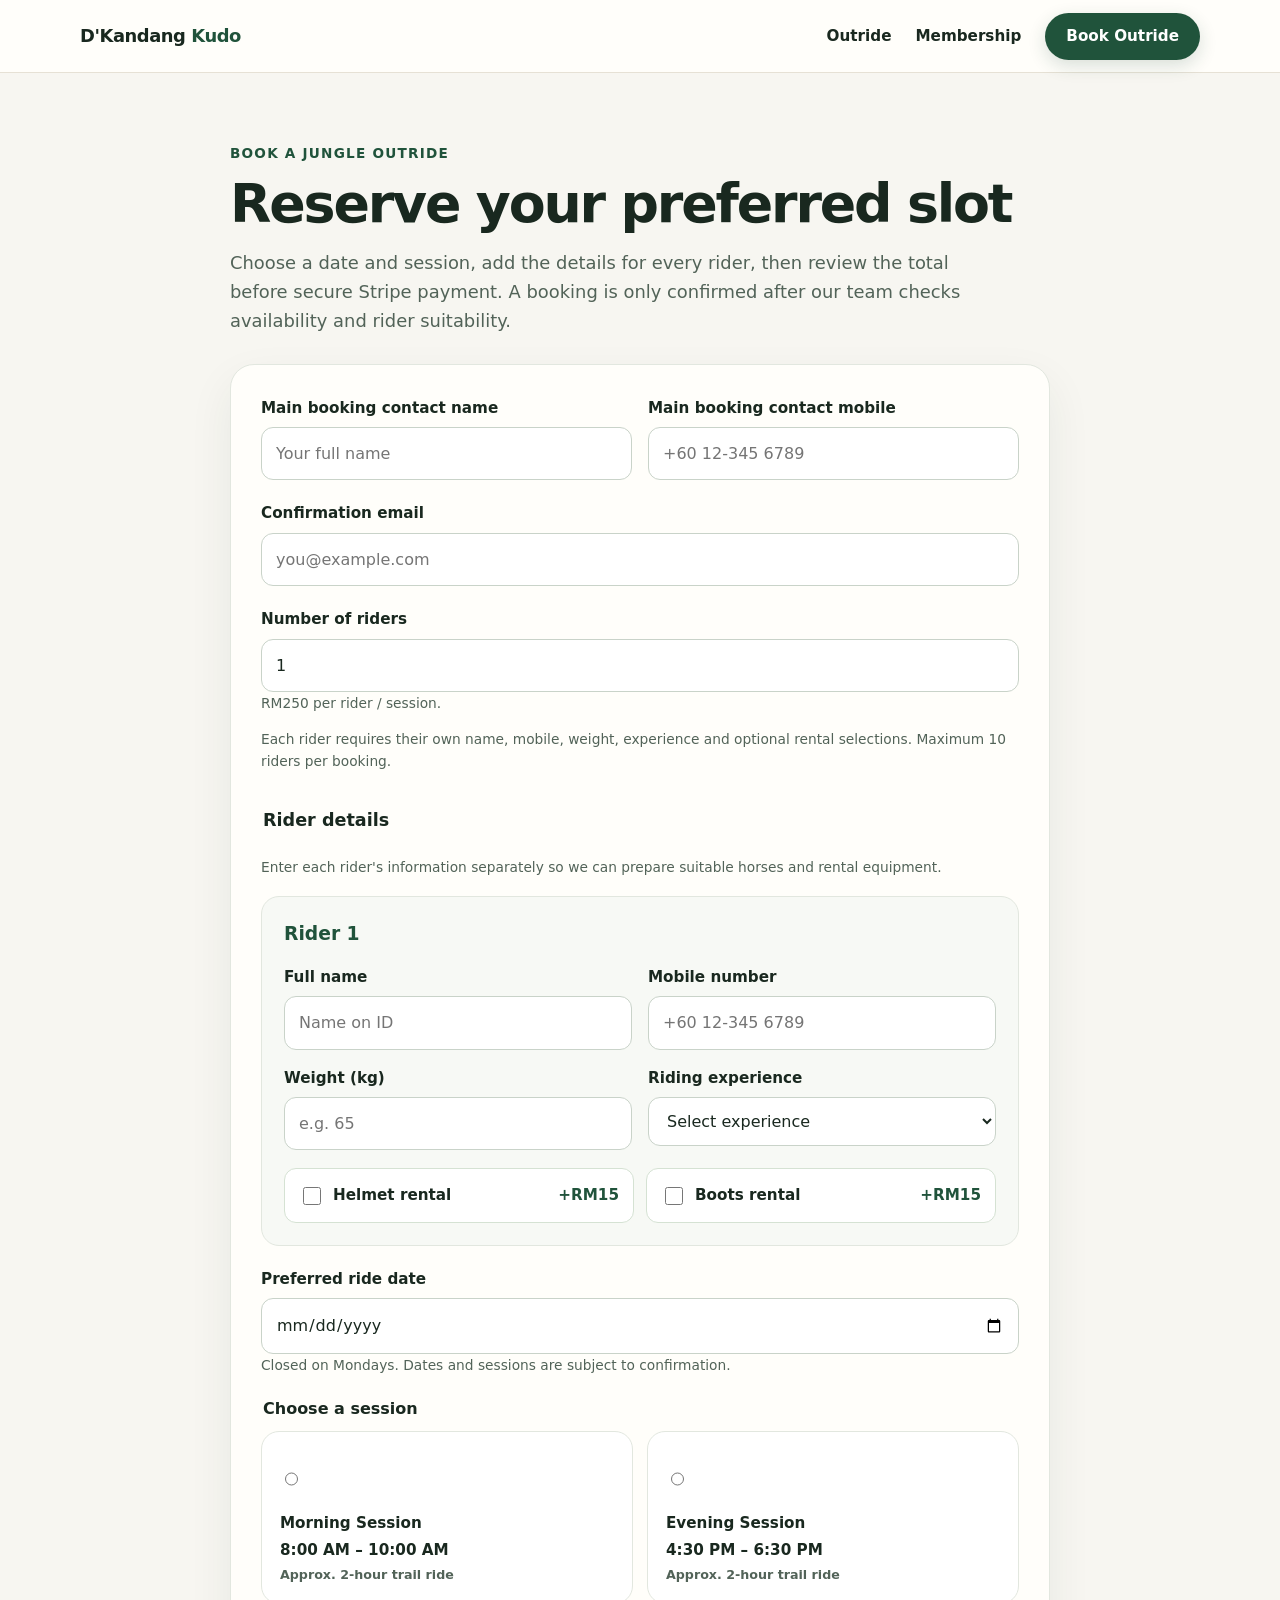
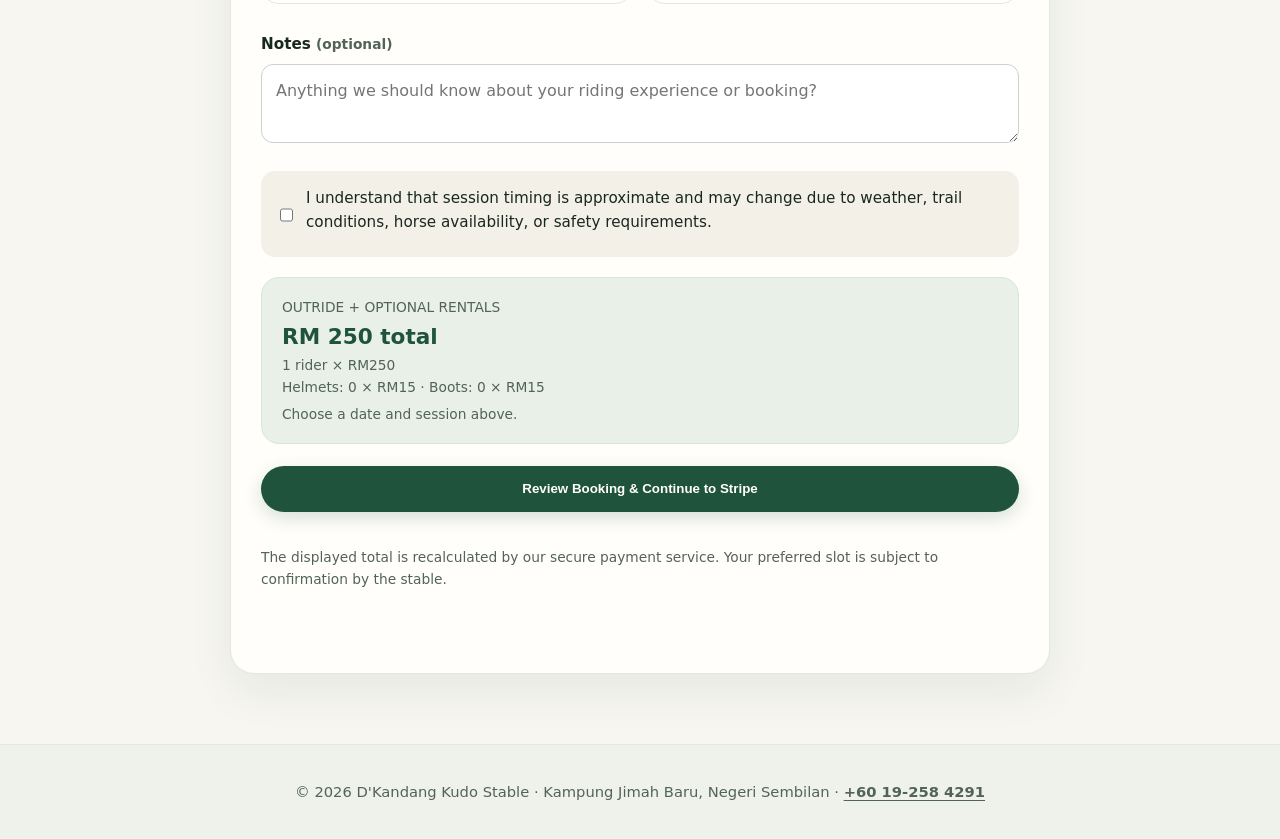
==== commit 927be365: "Add individual rider details and rental pricing to outride checkout" ====
--- a/booking.html
+++ b/booking.html
@@ -43,11 +43,11 @@
         <div>
           <p class="section-kicker">Book a jungle outride</p>
           <h1 class="page-title">Reserve your preferred slot</h1>
-          <p class="lead">Choose a date and session, enter your details and continue to payment. We'll contact you to confirm your booking.</p>
+          <p class="lead">Choose a date and session, add the details for every rider, then review the total before secure Stripe payment. A booking is only confirmed after our team checks availability and rider suitability.</p>
           
 
           <form class="form booking-form" id="publicBookingForm" method="POST"
-            action="https://script.google.com/macros/s/AKfycbzDm56EjwkL8YZOpj6QiUJW3RRKGD9P7KAPIwXt4L7vbrRtP_bkitQiiew4XDn3WBAL/exec">
+            action="YOUR_NEW_DKK_APPS_SCRIPT_EXEC_URL">
 
             <!-- Anti-spam honeypot / "flowerpot": real riders never see or fill this. -->
             <div class="flowerpot-wrap" aria-hidden="true">
@@ -56,30 +56,37 @@
             </div>
             <input type="hidden" name="source" value="public-outride-booking">
             <input type="hidden" id="calculatedTotal" name="calculated_total" value="250">
+            <input type="hidden" id="ridersJson" name="riders_json" value="">
             <div class="form-grid">
               <div>
-                <label for="bookingName">Full name</label>
+                <label for="bookingName">Main booking contact name</label>
                 <input id="bookingName" name="name" required autocomplete="name" placeholder="Your full name">
               </div>
 
               <div>
-                <label for="bookingPhone">Phone number</label>
+                <label for="bookingPhone">Main booking contact mobile</label>
                 <input id="bookingPhone" name="phone" type="tel" inputmode="tel" required autocomplete="tel" placeholder="+60 12-345 6789">
               </div>
             </div>
 
             <div>
-              <label for="bookingEmail">Email</label>
+              <label for="bookingEmail">Confirmation email</label>
               <input id="bookingEmail" type="email" name="email" required autocomplete="email"
                 placeholder="you@example.com">
             </div>
 
             <div class="field-group">
               <label for="pax">Number of riders</label>
-              <input id="pax" type="number" name="pax" min="1" step="1" value="1" required inputmode="numeric">
+              <input id="pax" type="number" name="pax" min="1" max="10" step="1" value="1" required inputmode="numeric">
               <div class="small">RM250 per rider / session.</div>
-              <p class="pax-disclaimer">At the payment gateway, please select the same quantity as the number of riders entered here.</p>
+              <p class="small">Each rider requires their own name, mobile, weight, experience and optional rental selections. Maximum 10 riders per booking.</p>
             </div>
+
+            <fieldset class="riders-fieldset">
+              <legend>Rider details</legend>
+              <p class="small">Enter each rider's information separately so we can prepare suitable horses and rental equipment.</p>
+              <div id="ridersContainer" class="riders-container"></div>
+            </fieldset>
 
             <div>
               <label for="rideDate">Preferred ride date</label>
@@ -124,14 +131,16 @@
 
             <div class="booking-summary" id="bookingSummary" aria-live="polite">
               <div>
-                <span class="small">PUBLIC RATE</span>
+                <span class="small">OUTRIDE + OPTIONAL RENTALS</span>
                 <strong id="bookingTotal">RM250 total</strong>
-                <span class="small" id="paxPriceText">1 pax × RM250</span>
+                <span class="small" id="paxPriceText">1 rider × RM250</span>
+                <span class="small" id="rentalPriceText">Rentals: RM0</span>
                 <span class="small" id="selectedSessionText">Choose a date and session above.</span>
               </div>
             </div>
 
-            <button class="btn btn-primary booking-submit" type="submit">Save Booking &amp; Continue to Payment</button>
+            <button class="btn btn-primary booking-submit" type="submit">Review Booking &amp; Continue to Stripe</button>
+            <p class="small">The displayed total is recalculated by our secure payment service. Your preferred slot is subject to confirmation by the stable.</p>
             <p id="bookingMessage" class="form-message" role="status" aria-live="polite"></p>
 
           </form>
@@ -150,6 +159,7 @@
   </footer>
 
   <script src="script.js"></script>
+  <script src="booking.js"></script>
 </body>
 
 </html>
--- a/styles.css
+++ b/styles.css
@@ -1381,3 +1381,29 @@
   .benefits .card p { font-size:.94rem; }
 }
 @media(prefers-reduced-motion:reduce) { html { scroll-behavior:auto; } .btn,.card,.session-option { transition:none; } }
+
+
+/* Group outride and subscription checkout */
+.riders-fieldset { border:0;padding:0;margin:0;min-width:0; }
+.riders-fieldset legend { font-size:1.1rem;font-weight:800;margin-bottom:8px; }
+.riders-container { display:grid;gap:18px;margin-top:18px; }
+.rider-card { padding:22px;border:1px solid var(--line);border-radius:18px;background:#f7f9f5; }
+.rider-card h3 { margin:0 0 16px;color:var(--forest); }
+.rider-grid { display:grid;grid-template-columns:1fr 1fr;gap:16px; }
+.rider-grid>div { min-width:0; }
+.rider-grid label { display:block; }
+.rider-grid input,.rider-grid select { width:100%; }
+.rental-options { display:grid;grid-template-columns:1fr 1fr;gap:12px;margin-top:18px; }
+.rental-options label { display:flex!important;align-items:center;gap:9px;padding:14px;border:1px solid #d5e2d3;border-radius:12px;background:#fff;font-weight:650!important;margin:0!important;cursor:pointer; }
+.rental-options input { width:18px;min-height:18px;height:18px;flex:0 0 18px;accent-color:var(--forest); }
+.rental-options label span { margin-left:auto;white-space:nowrap;color:var(--forest); }
+.membership-checkout-summary { display:flex;justify-content:space-between;align-items:center;gap:16px;padding:18px;background:#e8f0e7;border-radius:16px; }
+.membership-checkout-summary strong { color:var(--forest);font-size:1.55rem; }
+.membership-checkout-summary span { color:var(--muted);font-size:.9rem;max-width:260px; }
+#memberForm .check-row { display:flex;align-items:flex-start;gap:12px; }
+#memberForm .check-row input { flex:0 0 18px;width:18px;height:18px;min-height:18px;margin-top:3px; }
+@media(max-width:600px) {
+  .rider-card { padding:17px; }
+  .rider-grid,.rental-options { grid-template-columns:1fr;gap:12px; }
+  .membership-checkout-summary { flex-direction:column;align-items:flex-start; }
+}
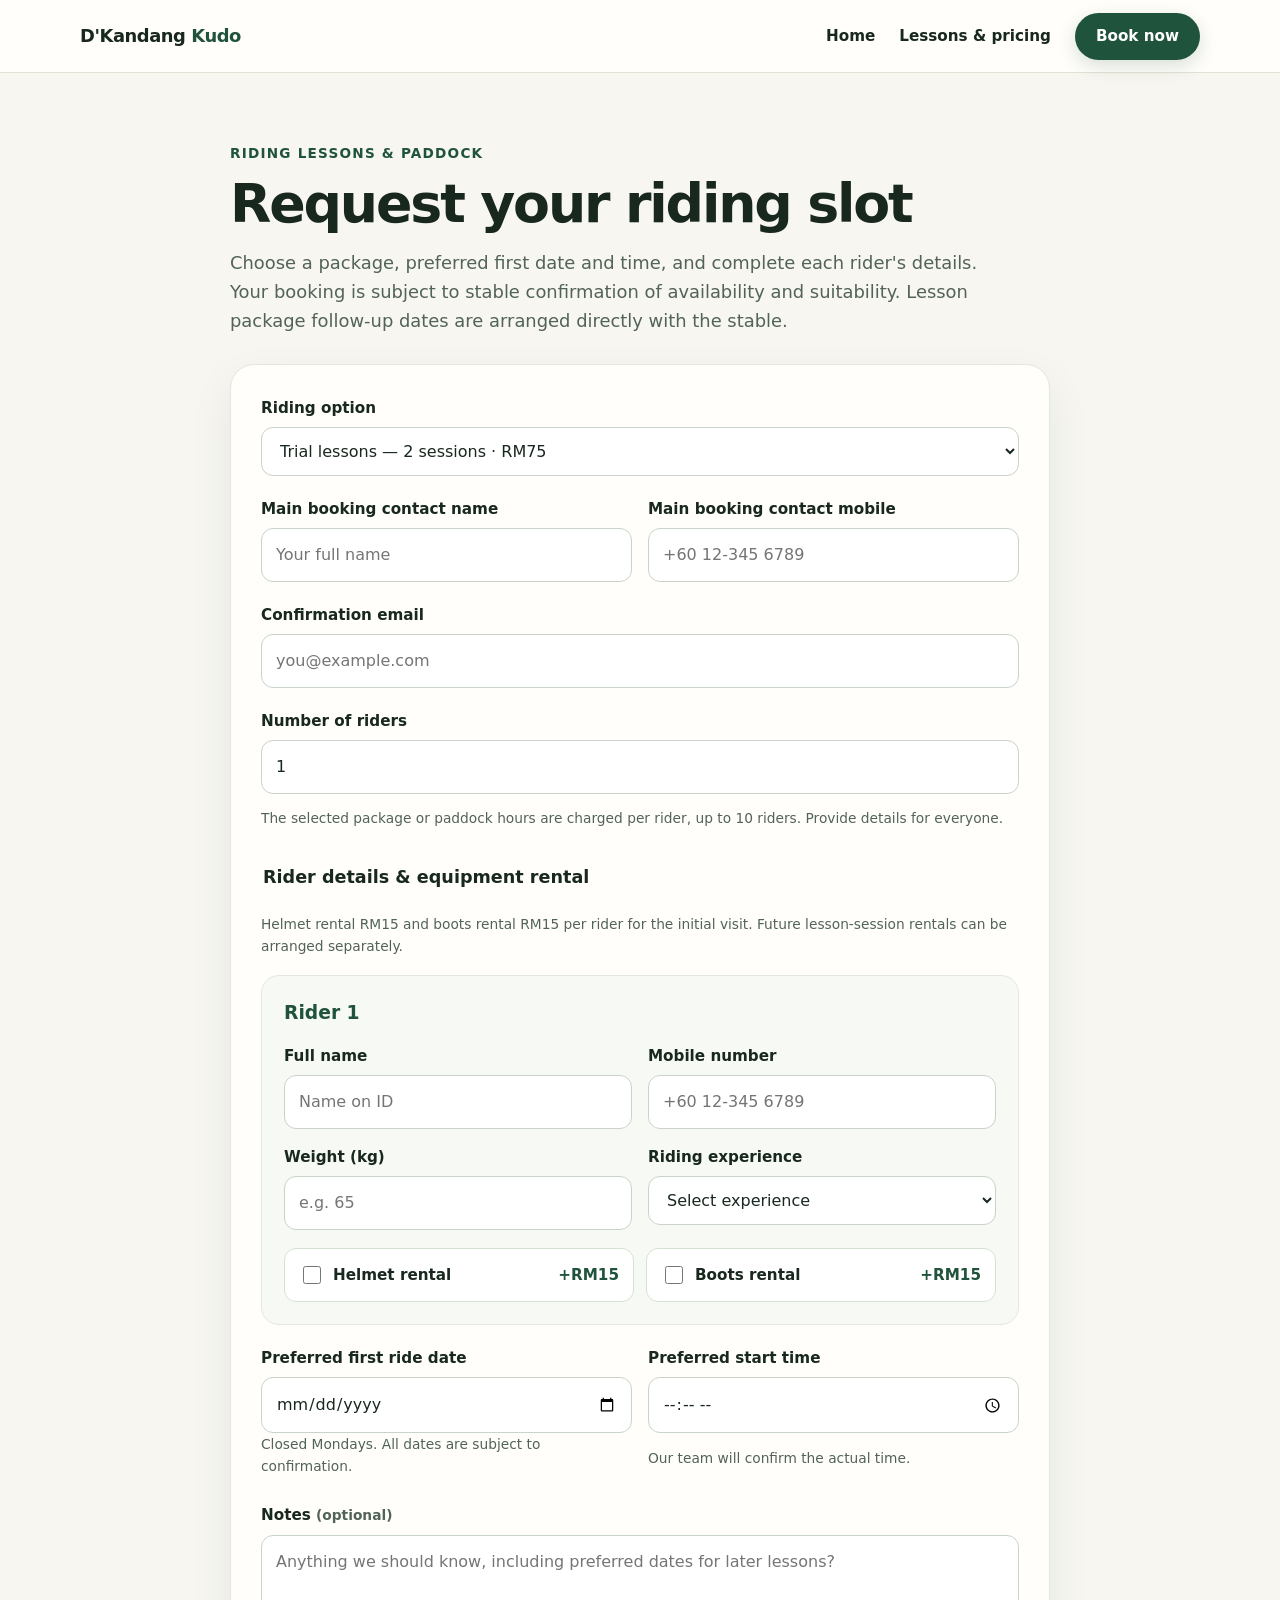
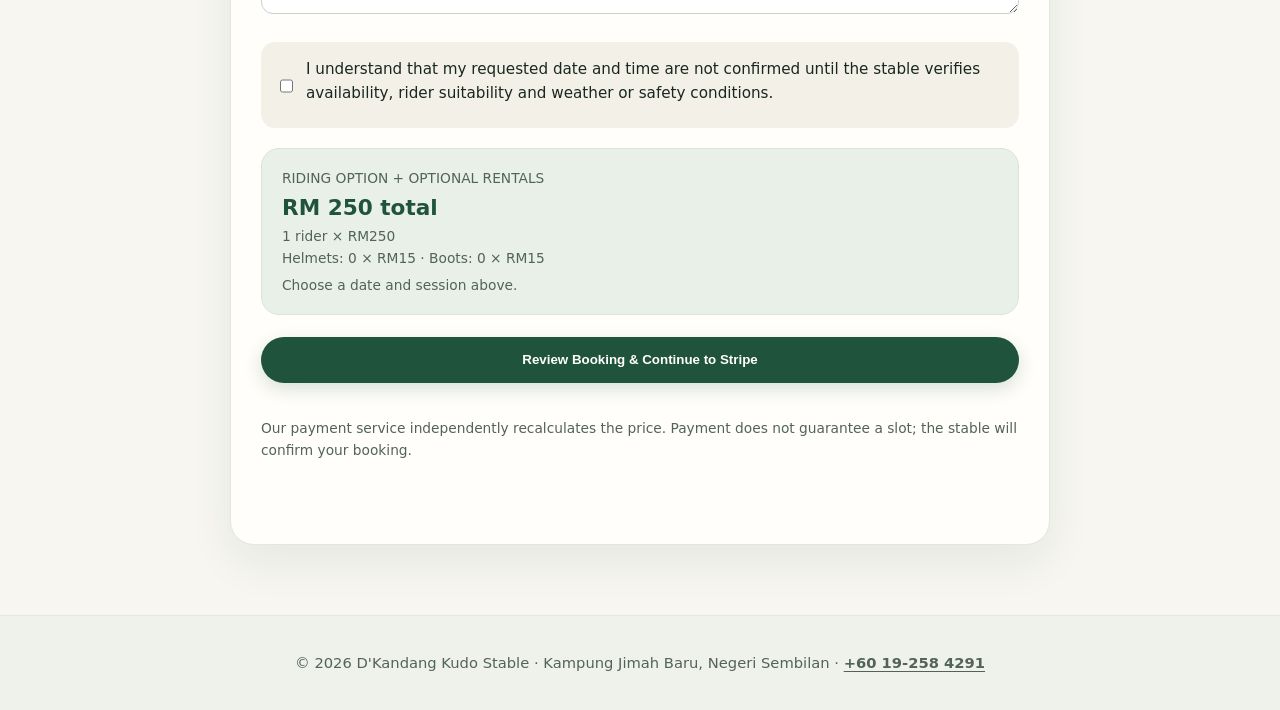
==== commit 678f86b4: "Offer lesson packages and hourly paddock booking with equipment rental" ====
--- a/booking.html
+++ b/booking.html
@@ -1,165 +1,52 @@
 <!doctype html>
 <html lang="en">
-
 <head>
-  <meta charset="utf-8">
-  <meta name="viewport" content="width=device-width, initial-scale=1">
-  <title>Book an Outride | D'Kandang Kudo Stable</title>
-  <meta name="description"
-    content="Book a public horse trail outride at D'Kandang Kudo Stable. Choose a date and either the morning or evening session. RM250 per session.">
+  <meta charset="utf-8"><meta name="viewport" content="width=device-width, initial-scale=1">
+  <title>Book Horse Riding Lessons or Paddock Riding | D'Kandang Kudo</title>
+  <meta name="description" content="Book horse riding lessons (2-session trial RM75, 5 sessions RM450, 10 sessions RM850) or paddock riding at RM100/hour. Optional helmet and boots rentals.">
   <link rel="stylesheet" href="styles.css">
 </head>
-
 <body>
   <a class="skip-link" href="#main-content">Skip to main content</a>
-  <nav class="nav">
-  <div class="container nav-inner">
+  <nav class="nav"><div class="container nav-inner">
     <a class="brand" href="index.html">D'Kandang <span>Kudo</span></a>
-
-    <button
-      class="nav-toggle"
-      type="button"
-      aria-label="Open navigation menu"
-      aria-expanded="false"
-      aria-controls="navLinks"
-    >
-      <span></span>
-      <span></span>
-      <span></span>
-    </button>
-
-    <div class="nav-links" id="navLinks">
-      <a href="index.html">Outride</a>
-      <a href="membership.html">Membership</a>
-      <a class="btn btn-primary" href="#booking">Book Outride</a>
-    </div>
-  </div>
-</nav>
-
-
-  <main id="main-content">
-    <section class="section" id="booking">
-      <div class="container booking-layout">
-        <div>
-          <p class="section-kicker">Book a jungle outride</p>
-          <h1 class="page-title">Reserve your preferred slot</h1>
-          <p class="lead">Choose a date and session, add the details for every rider, then review the total before secure Stripe payment. A booking is only confirmed after our team checks availability and rider suitability.</p>
-          
-
-          <form class="form booking-form" id="publicBookingForm" method="POST"
-            action="YOUR_NEW_DKK_APPS_SCRIPT_EXEC_URL">
-
-            <!-- Anti-spam honeypot / "flowerpot": real riders never see or fill this. -->
-            <div class="flowerpot-wrap" aria-hidden="true">
-              <label for="companyWebsite">Company website</label>
-              <input id="companyWebsite" name="flowerpot" type="text" tabindex="-1" autocomplete="off">
-            </div>
-            <input type="hidden" name="source" value="public-outride-booking">
-            <input type="hidden" id="calculatedTotal" name="calculated_total" value="250">
-            <input type="hidden" id="ridersJson" name="riders_json" value="">
-            <div class="form-grid">
-              <div>
-                <label for="bookingName">Main booking contact name</label>
-                <input id="bookingName" name="name" required autocomplete="name" placeholder="Your full name">
-              </div>
-
-              <div>
-                <label for="bookingPhone">Main booking contact mobile</label>
-                <input id="bookingPhone" name="phone" type="tel" inputmode="tel" required autocomplete="tel" placeholder="+60 12-345 6789">
-              </div>
-            </div>
-
-            <div>
-              <label for="bookingEmail">Confirmation email</label>
-              <input id="bookingEmail" type="email" name="email" required autocomplete="email"
-                placeholder="you@example.com">
-            </div>
-
-            <div class="field-group">
-              <label for="pax">Number of riders</label>
-              <input id="pax" type="number" name="pax" min="1" max="10" step="1" value="1" required inputmode="numeric">
-              <div class="small">RM250 per rider / session.</div>
-              <p class="small">Each rider requires their own name, mobile, weight, experience and optional rental selections. Maximum 10 riders per booking.</p>
-            </div>
-
-            <fieldset class="riders-fieldset">
-              <legend>Rider details</legend>
-              <p class="small">Enter each rider's information separately so we can prepare suitable horses and rental equipment.</p>
-              <div id="ridersContainer" class="riders-container"></div>
-            </fieldset>
-
-            <div>
-              <label for="rideDate">Preferred ride date</label>
-              <input id="rideDate" type="date" name="date" required>
-              <div class="small" id="rideDateHint">Closed on Mondays. Dates and sessions are subject to confirmation.</div>
-            </div>
-
-            <fieldset class="session-fieldset">
-              <legend>Choose a session</legend>
-              <div class="session-options">
-                <label class="session-option">
-                  <input type="radio" name="session" value="Morning — 8:00 AM to 10:00 AM" required>
-                  <span class="session-copy">
-                    <strong>Morning Session</strong>
-                    <span>8:00 AM – 10:00 AM</span>
-                    <small>Approx. 2-hour trail ride</small>
-                  </span>
-                </label>
-
-                <label class="session-option">
-                  <input type="radio" name="session" value="Evening — 4:30 PM to 6:30 PM" required>
-                  <span class="session-copy">
-                    <strong>Evening Session</strong>
-                    <span>4:30 PM – 6:30 PM</span>
-                    <small>Approx. 2-hour trail ride</small>
-                  </span>
-                </label>
-              </div>
-            </fieldset>
-
-            <div>
-              <label for="bookingNotes">Notes <span class="small">(optional)</span></label>
-              <textarea id="bookingNotes" name="notes"
-                placeholder="Anything we should know about your riding experience or booking?"></textarea>
-            </div>
-
-            <label class="check-row">
-              <input type="checkbox" id="timingAck" name="timing_ack" value="yes" required>
-              <span>I understand that session timing is approximate and may change due to weather, trail conditions,
-                horse availability, or safety requirements.</span>
-            </label>
-
-            <div class="booking-summary" id="bookingSummary" aria-live="polite">
-              <div>
-                <span class="small">OUTRIDE + OPTIONAL RENTALS</span>
-                <strong id="bookingTotal">RM250 total</strong>
-                <span class="small" id="paxPriceText">1 rider × RM250</span>
-                <span class="small" id="rentalPriceText">Rentals: RM0</span>
-                <span class="small" id="selectedSessionText">Choose a date and session above.</span>
-              </div>
-            </div>
-
-            <button class="btn btn-primary booking-submit" type="submit">Review Booking &amp; Continue to Stripe</button>
-            <p class="small">The displayed total is recalculated by our secure payment service. Your preferred slot is subject to confirmation by the stable.</p>
-            <p id="bookingMessage" class="form-message" role="status" aria-live="polite"></p>
-
-          </form>
-        </div>
+    <button class="nav-toggle" type="button" aria-label="Open navigation menu" aria-expanded="false" aria-controls="navLinks"><span></span><span></span><span></span></button>
+    <div class="nav-links"><a href="index.html">Home</a><a href="index.html#lessons">Lessons &amp; pricing</a><a class="btn btn-primary" href="#booking">Book now</a></div>
+  </div></nav>
+  <main id="main-content"><section class="section" id="booking"><div class="container booking-layout"><div>
+    <p class="section-kicker">Riding lessons &amp; paddock</p>
+    <h1 class="page-title">Request your riding slot</h1>
+    <p class="lead">Choose a package, preferred first date and time, and complete each rider's details. Your booking is subject to stable confirmation of availability and suitability. Lesson package follow-up dates are arranged directly with the stable.</p>
+    <form class="form booking-form" id="publicBookingForm" method="POST" action="https://script.google.com/macros/s/AKfycbzDm56EjwkL8YZOpj6QiUJW3RRKGD9P7KAPIwXt4L7vbrRtP_bkitQiiew4XDn3WBAL/exec">
+      <div class="flowerpot-wrap" aria-hidden="true"><label for="companyWebsite">Company website</label><input id="companyWebsite" name="flowerpot" type="text" tabindex="-1" autocomplete="off"></div>
+      <input type="hidden" name="source" value="riding-booking">
+      <input type="hidden" id="calculatedTotal" name="calculated_total" value="75">
+      <input type="hidden" id="ridersJson" name="riders_json" value="">
+      <div><label for="service">Riding option</label>
+        <select id="service" name="service" required>
+          <option value="lesson-trial">Trial lessons — 2 sessions · RM75</option>
+          <option value="lesson-5">Horse riding lessons — 5 sessions · RM450</option>
+          <option value="lesson-10">Horse riding lessons — 10 sessions · RM850</option>
+          <option value="paddock-hour">Ride in the paddock — RM100/hour</option>
+        </select>
       </div>
-    </section>
-  </main>
-
-  <footer>
-    <div class="container">
-      © <span id="year"></span> D'Kandang Kudo Stable · Kampung Jimah Baru, Negeri Sembilan
-      ·
-      <a href="tel:+60192584291">+60 19-258 4291</a>
-
-    </div>
-  </footer>
-
-  <script src="script.js"></script>
-  <script src="booking.js"></script>
+      <div id="hoursGroup" hidden><label for="hours">Paddock hours per rider</label><input id="hours" type="number" name="hours" min="1" max="8" step="1" value="1" inputmode="numeric"><p class="small">RM100 per hour per rider; maximum 8 hours per booking.</p></div>
+      <div class="form-grid"><div><label for="bookingName">Main booking contact name</label><input id="bookingName" name="name" required maxlength="120" autocomplete="name" placeholder="Your full name"></div>
+      <div><label for="bookingPhone">Main booking contact mobile</label><input id="bookingPhone" name="phone" type="tel" required autocomplete="tel" placeholder="+60 12-345 6789"></div></div>
+      <div><label for="bookingEmail">Confirmation email</label><input id="bookingEmail" name="email" type="email" required autocomplete="email" placeholder="you@example.com"></div>
+      <div><label for="pax">Number of riders</label><input id="pax" type="number" name="pax" min="1" max="10" step="1" value="1" required inputmode="numeric"><p class="small">The selected package or paddock hours are charged per rider, up to 10 riders. Provide details for everyone.</p></div>
+      <fieldset class="riders-fieldset"><legend>Rider details &amp; equipment rental</legend><p class="small">Helmet rental RM15 and boots rental RM15 per rider for the initial visit. Future lesson-session rentals can be arranged separately.</p><div id="ridersContainer" class="riders-container"></div></fieldset>
+      <div class="form-grid"><div><label for="rideDate">Preferred first ride date</label><input id="rideDate" type="date" name="date" required><div id="rideDateHint" class="small">Closed Mondays. All dates are subject to confirmation.</div></div>
+      <div><label for="preferredTime">Preferred start time</label><input id="preferredTime" type="time" name="preferred_time" required><p class="small">Our team will confirm the actual time.</p></div></div>
+      <div><label for="bookingNotes">Notes <span class="small">(optional)</span></label><textarea id="bookingNotes" name="notes" maxlength="1500" placeholder="Anything we should know, including preferred dates for later lessons?"></textarea></div>
+      <label class="check-row"><input id="timingAck" name="timing_ack" type="checkbox" value="yes" required><span>I understand that my requested date and time are not confirmed until the stable verifies availability, rider suitability and weather or safety conditions.</span></label>
+      <div class="booking-summary" id="bookingSummary" aria-live="polite"><div><span class="small">RIDING OPTION + OPTIONAL RENTALS</span><strong id="bookingTotal">RM75 total</strong><span class="small" id="paxPriceText">1 rider × RM75</span><span class="small" id="rentalPriceText">Rentals: RM0</span><span class="small" id="selectedSessionText">Choose your preferred date and time above.</span></div></div>
+      <button class="btn btn-primary booking-submit" type="submit">Review Booking &amp; Continue to Stripe</button>
+      <p class="small">Our payment service independently recalculates the price. Payment does not guarantee a slot; the stable will confirm your booking.</p>
+      <p id="bookingMessage" class="form-message" role="status" aria-live="polite"></p>
+    </form>
+  </div></div></section></main>
+  <footer><div class="container">© <span id="year"></span> D'Kandang Kudo Stable · Kampung Jimah Baru, Negeri Sembilan · <a href="tel:+60192584291">+60 19-258 4291</a></div></footer>
+  <script src="script.js"></script><script src="booking.js"></script>
 </body>
-
 </html>
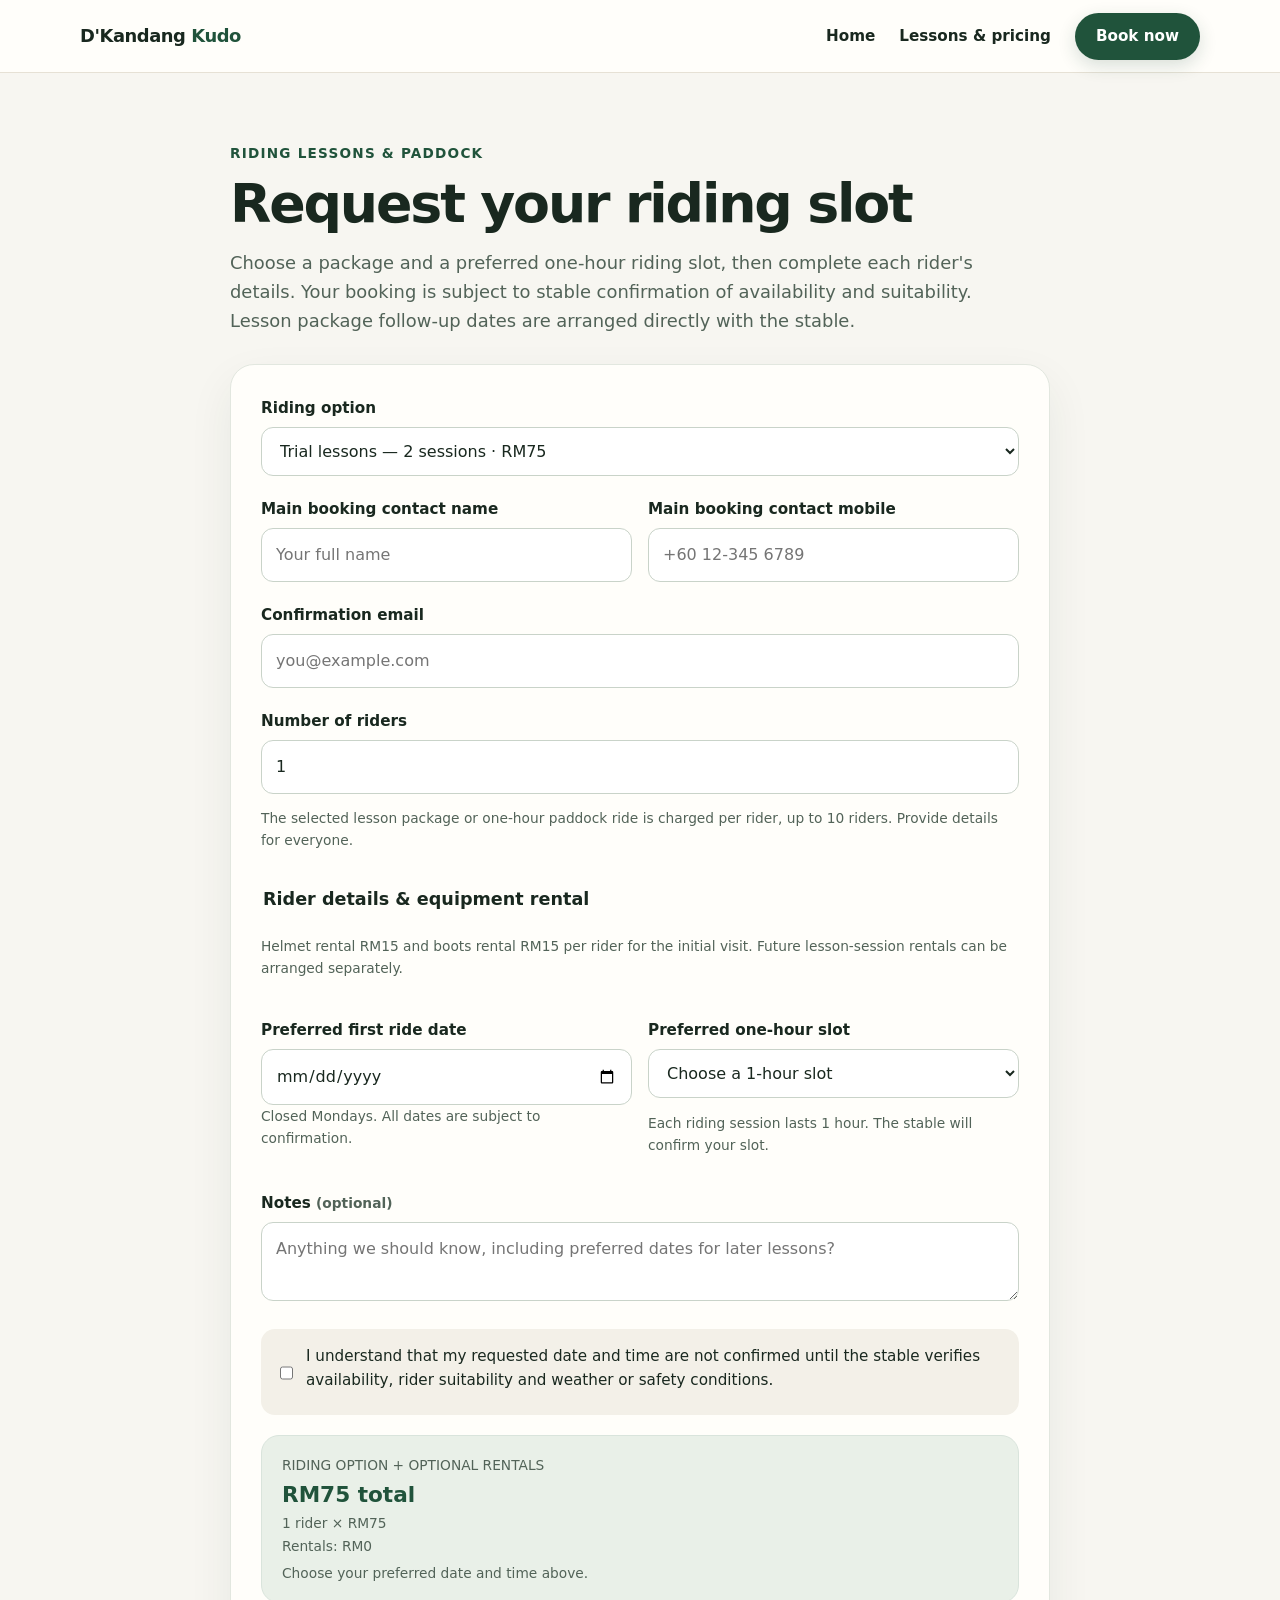
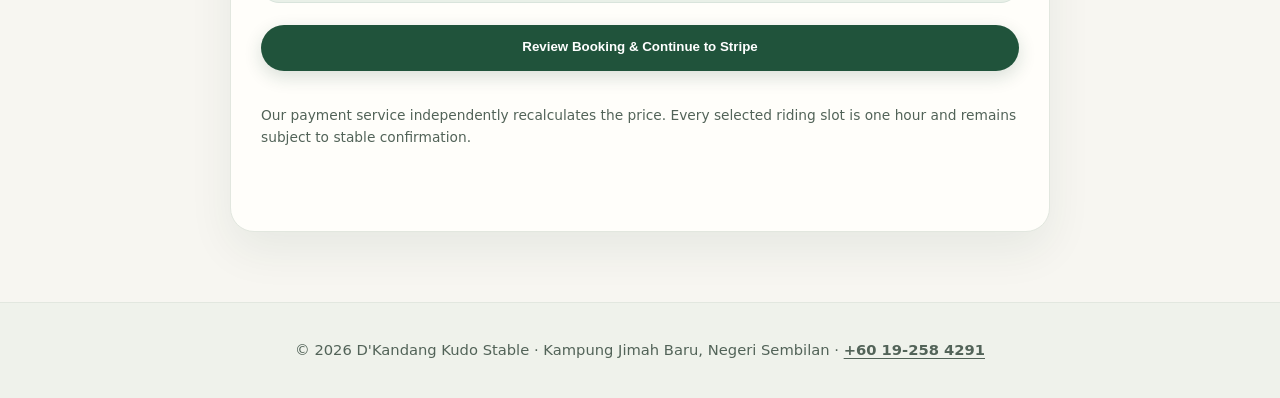
==== commit c9bbeb53: "Replace free-form riding time with eight one-hour slots" ====
--- a/booking.html
+++ b/booking.html
@@ -16,7 +16,7 @@
   <main id="main-content"><section class="section" id="booking"><div class="container booking-layout"><div>
     <p class="section-kicker">Riding lessons &amp; paddock</p>
     <h1 class="page-title">Request your riding slot</h1>
-    <p class="lead">Choose a package, preferred first date and time, and complete each rider's details. Your booking is subject to stable confirmation of availability and suitability. Lesson package follow-up dates are arranged directly with the stable.</p>
+    <p class="lead">Choose a package and a preferred one-hour riding slot, then complete each rider's details. Your booking is subject to stable confirmation of availability and suitability. Lesson package follow-up dates are arranged directly with the stable.</p>
     <form class="form booking-form" id="publicBookingForm" method="POST" action="https://script.google.com/macros/s/AKfycbzDm56EjwkL8YZOpj6QiUJW3RRKGD9P7KAPIwXt4L7vbrRtP_bkitQiiew4XDn3WBAL/exec">
       <div class="flowerpot-wrap" aria-hidden="true"><label for="companyWebsite">Company website</label><input id="companyWebsite" name="flowerpot" type="text" tabindex="-1" autocomplete="off"></div>
       <input type="hidden" name="source" value="riding-booking">
@@ -30,19 +30,35 @@
           <option value="paddock-hour">Ride in the paddock — RM100/hour</option>
         </select>
       </div>
-      <div id="hoursGroup" hidden><label for="hours">Paddock hours per rider</label><input id="hours" type="number" name="hours" min="1" max="8" step="1" value="1" inputmode="numeric"><p class="small">RM100 per hour per rider; maximum 8 hours per booking.</p></div>
+      <input type="hidden" id="hours" name="hours" value="1">
       <div class="form-grid"><div><label for="bookingName">Main booking contact name</label><input id="bookingName" name="name" required maxlength="120" autocomplete="name" placeholder="Your full name"></div>
       <div><label for="bookingPhone">Main booking contact mobile</label><input id="bookingPhone" name="phone" type="tel" required autocomplete="tel" placeholder="+60 12-345 6789"></div></div>
       <div><label for="bookingEmail">Confirmation email</label><input id="bookingEmail" name="email" type="email" required autocomplete="email" placeholder="you@example.com"></div>
-      <div><label for="pax">Number of riders</label><input id="pax" type="number" name="pax" min="1" max="10" step="1" value="1" required inputmode="numeric"><p class="small">The selected package or paddock hours are charged per rider, up to 10 riders. Provide details for everyone.</p></div>
+      <div><label for="pax">Number of riders</label><input id="pax" type="number" name="pax" min="1" max="10" step="1" value="1" required inputmode="numeric"><p class="small">The selected lesson package or one-hour paddock ride is charged per rider, up to 10 riders. Provide details for everyone.</p></div>
       <fieldset class="riders-fieldset"><legend>Rider details &amp; equipment rental</legend><p class="small">Helmet rental RM15 and boots rental RM15 per rider for the initial visit. Future lesson-session rentals can be arranged separately.</p><div id="ridersContainer" class="riders-container"></div></fieldset>
       <div class="form-grid"><div><label for="rideDate">Preferred first ride date</label><input id="rideDate" type="date" name="date" required><div id="rideDateHint" class="small">Closed Mondays. All dates are subject to confirmation.</div></div>
-      <div><label for="preferredTime">Preferred start time</label><input id="preferredTime" type="time" name="preferred_time" required><p class="small">Our team will confirm the actual time.</p></div></div>
+      <div><label for="preferredTime">Preferred one-hour slot</label>
+        <select id="preferredTime" name="preferred_time" required>
+          <option value="" selected disabled>Choose a 1-hour slot</option>
+          <optgroup label="Morning · 7:00 AM – 12:00 PM">
+            <option value="07:00">7:00 AM – 8:00 AM</option>
+            <option value="08:00">8:00 AM – 9:00 AM</option>
+            <option value="09:00">9:00 AM – 10:00 AM</option>
+            <option value="10:00">10:00 AM – 11:00 AM</option>
+            <option value="11:00">11:00 AM – 12:00 PM</option>
+          </optgroup>
+          <optgroup label="Evening · 4:00 PM – 7:00 PM">
+            <option value="16:00">4:00 PM – 5:00 PM</option>
+            <option value="17:00">5:00 PM – 6:00 PM</option>
+            <option value="18:00">6:00 PM – 7:00 PM</option>
+          </optgroup>
+        </select>
+        <p class="small">Each riding session lasts 1 hour. The stable will confirm your slot.</p></div></div>
       <div><label for="bookingNotes">Notes <span class="small">(optional)</span></label><textarea id="bookingNotes" name="notes" maxlength="1500" placeholder="Anything we should know, including preferred dates for later lessons?"></textarea></div>
       <label class="check-row"><input id="timingAck" name="timing_ack" type="checkbox" value="yes" required><span>I understand that my requested date and time are not confirmed until the stable verifies availability, rider suitability and weather or safety conditions.</span></label>
       <div class="booking-summary" id="bookingSummary" aria-live="polite"><div><span class="small">RIDING OPTION + OPTIONAL RENTALS</span><strong id="bookingTotal">RM75 total</strong><span class="small" id="paxPriceText">1 rider × RM75</span><span class="small" id="rentalPriceText">Rentals: RM0</span><span class="small" id="selectedSessionText">Choose your preferred date and time above.</span></div></div>
       <button class="btn btn-primary booking-submit" type="submit">Review Booking &amp; Continue to Stripe</button>
-      <p class="small">Our payment service independently recalculates the price. Payment does not guarantee a slot; the stable will confirm your booking.</p>
+      <p class="small">Our payment service independently recalculates the price. Every selected riding slot is one hour and remains subject to stable confirmation.</p>
       <p id="bookingMessage" class="form-message" role="status" aria-live="polite"></p>
     </form>
   </div></div></section></main>
--- a/styles.css
+++ b/styles.css
@@ -1407,3 +1407,17 @@
   .rider-grid,.rental-options { grid-template-columns:1fr;gap:12px; }
   .membership-checkout-summary { flex-direction:column;align-items:flex-start; }
 }
+
+/* Lessons and paddock booking */
+.riding-price-grid { display:grid; grid-template-columns:repeat(2,minmax(0,1fr)); gap:22px; margin-top:28px; }
+.riding-price-card { display:flex; flex-direction:column; align-items:flex-start; gap:8px; padding:30px; background:#fff; border:1px solid var(--line); border-radius:24px; box-shadow:var(--shadow); }
+.riding-price-card h3 { font-size:1.4rem; }
+.riding-price-card .price-large { margin:4px 0; }
+.riding-price-card p:not(.section-kicker) { margin:0 0 16px; color:var(--muted); }
+.riding-price-card .btn { margin-top:auto; }
+.price-suffix { font-size:1.15rem; letter-spacing:0; }
+.equipment-prices { max-width:640px; display:grid; gap:14px; margin:22px 0; }
+.equipment-prices>div { background:#fff; padding:18px 22px; border:1px solid var(--line); border-radius:15px; display:flex; justify-content:space-between; gap:15px; }
+.equipment-prices span { font-weight:800; color:var(--forest); }
+[hidden] { display:none !important; }
+@media(max-width:700px) { .riding-price-grid { grid-template-columns:1fr; } .riding-price-card { padding:24px; } }
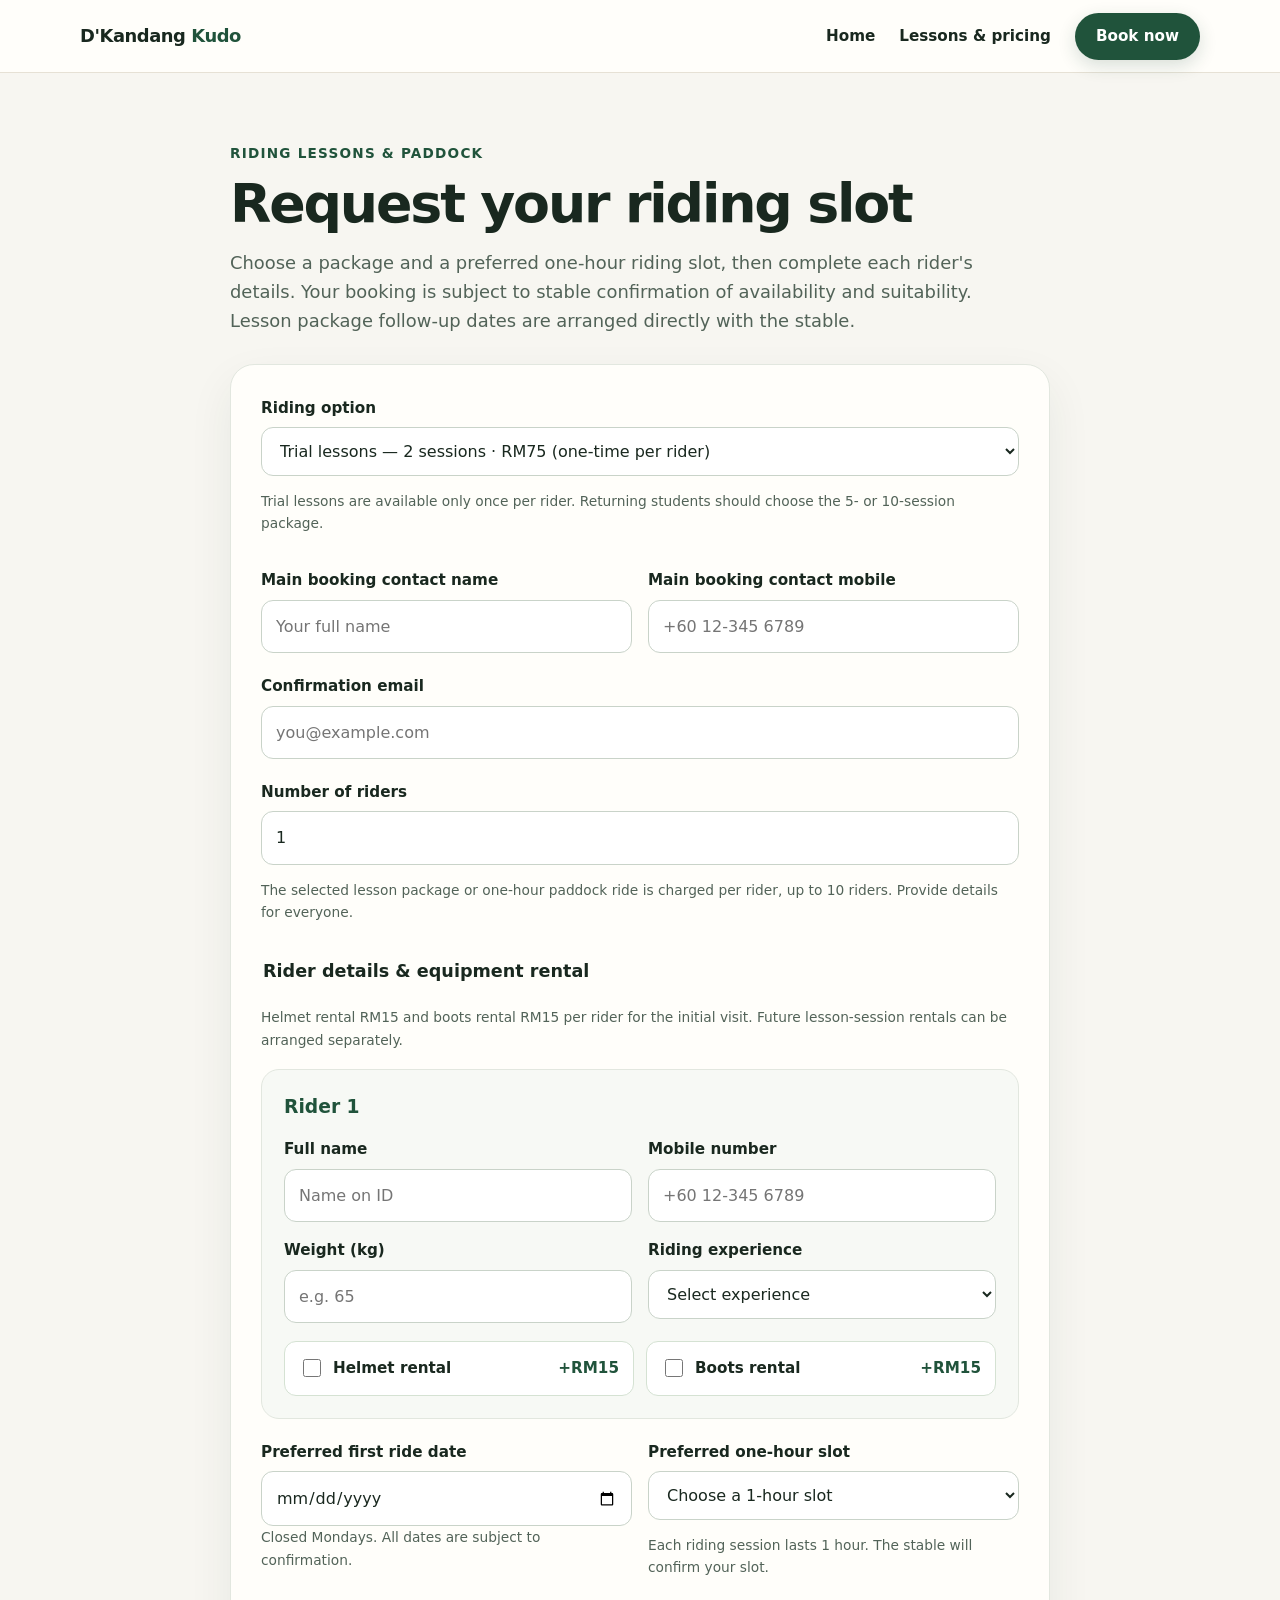
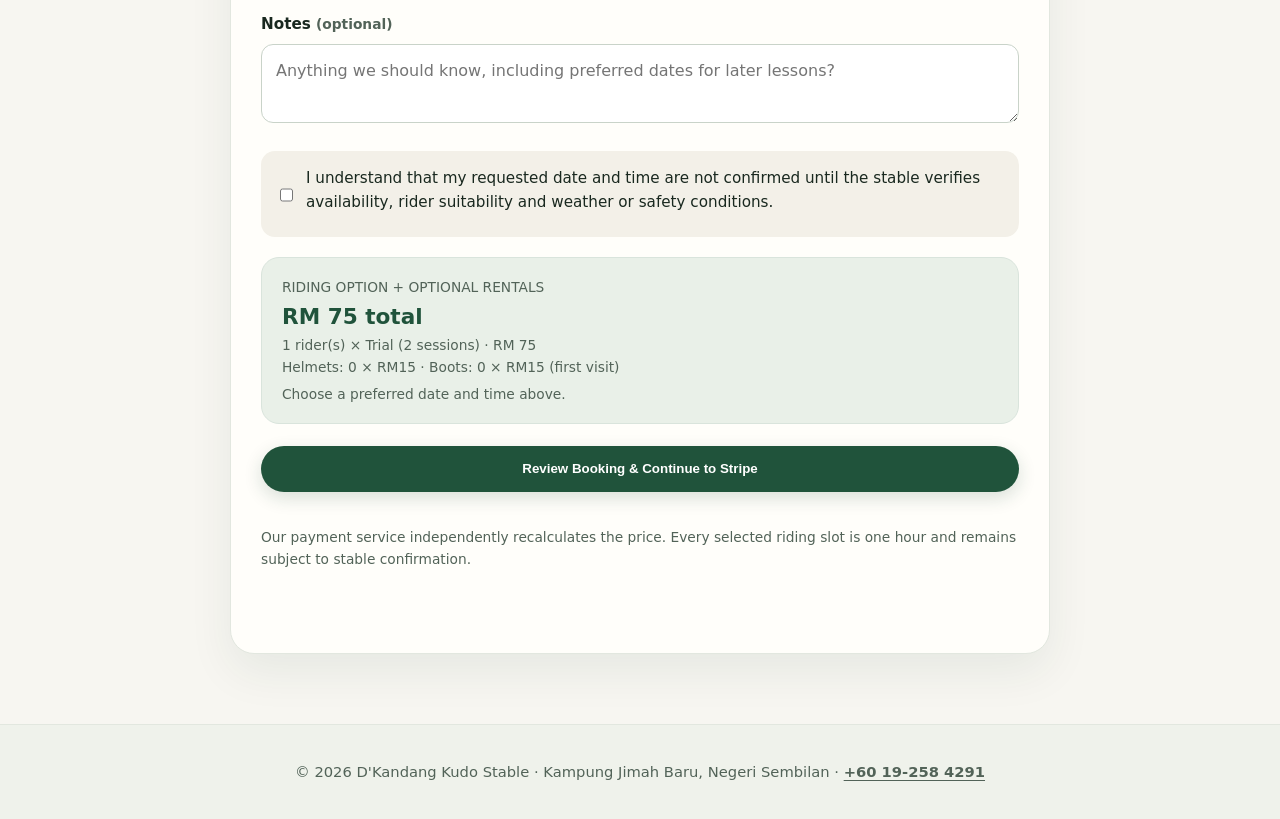
==== commit 77421f48: "Clarify trial eligibility on the booking form" ====
--- a/booking.html
+++ b/booking.html
@@ -24,11 +24,12 @@
       <input type="hidden" id="ridersJson" name="riders_json" value="">
       <div><label for="service">Riding option</label>
         <select id="service" name="service" required>
-          <option value="lesson-trial">Trial lessons — 2 sessions · RM75</option>
+          <option value="lesson-trial">Trial lessons — 2 sessions · RM75 (one-time per rider)</option>
           <option value="lesson-5">Horse riding lessons — 5 sessions · RM450</option>
           <option value="lesson-10">Horse riding lessons — 10 sessions · RM850</option>
           <option value="paddock-hour">Ride in the paddock — RM100/hour</option>
         </select>
+        <p class="small">Trial lessons are available only once per rider. Returning students should choose the 5- or 10-session package.</p>
       </div>
       <input type="hidden" id="hours" name="hours" value="1">
       <div class="form-grid"><div><label for="bookingName">Main booking contact name</label><input id="bookingName" name="name" required maxlength="120" autocomplete="name" placeholder="Your full name"></div>
